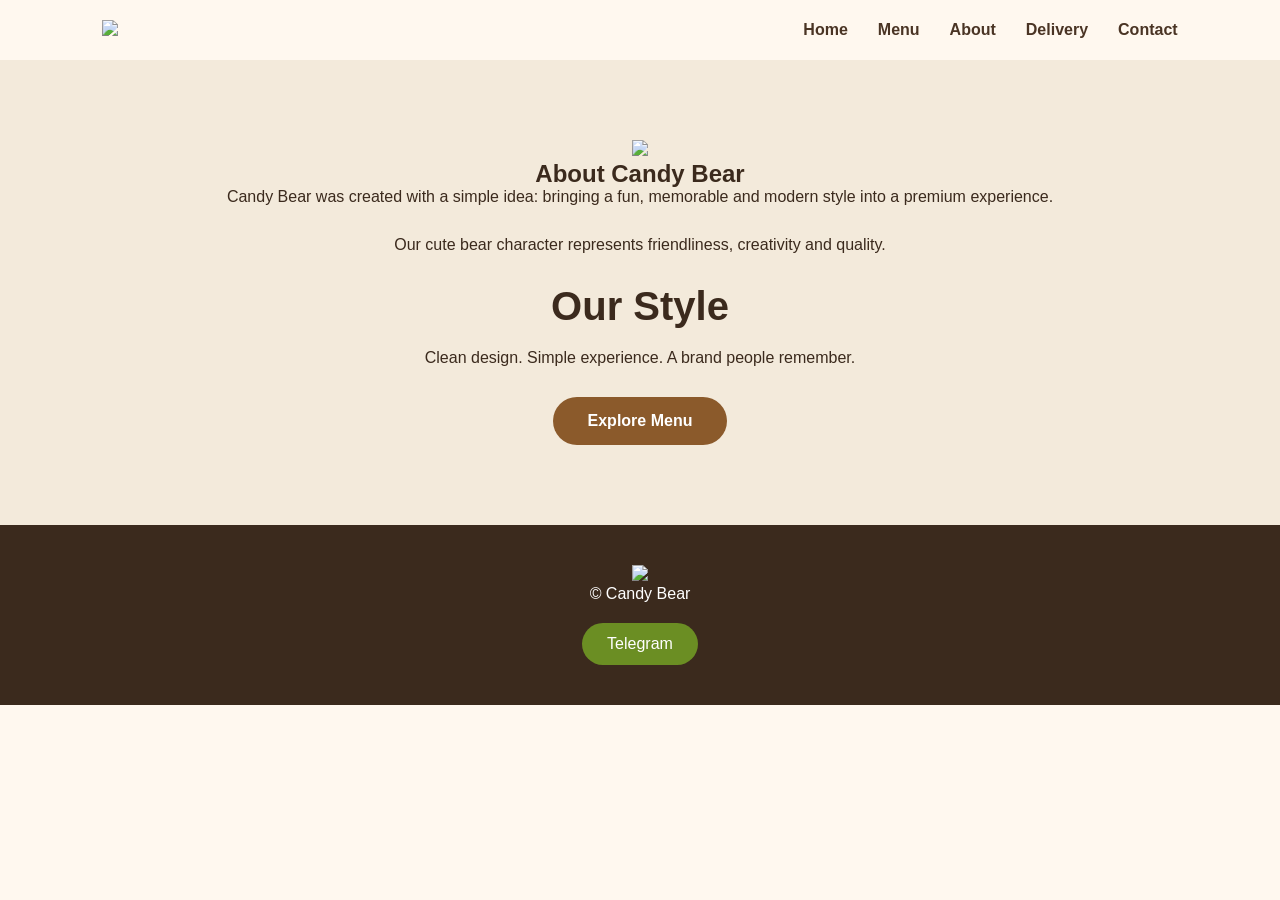
==== about.html @ 4209f575 "about.html done" ====
<!DOCTYPE html>
<html lang="en">

<head>

<meta charset="UTF-8">
<meta name="viewport" content="width=device-width, initial-scale=1.0">

<title>Candy Bear | About</title>

<link rel="stylesheet" href="css/style.css">

</head>


<body>


<header class="header">


<div class="logo">

<img src="images/logo.png">

</div>



<nav>

<a href="index.html">Home</a>
<a href="menu.html">Menu</a>
<a href="about.html">About</a>
<a href="delivery.html">Delivery</a>
<a href="contact.html">Contact</a>

</nav>


<div class="menu-btn">
☰
</div>


</header>






<section class="about-preview">


<img src="images/logo.png" 
style="width:150px;">



<h1>
About Candy Bear
</h1>



<p>

Candy Bear was created with a simple idea:

bringing a fun, memorable and modern style
into a premium experience.

</p>



<p>

Our cute bear character represents
friendliness, creativity and quality.

</p>




<h2>
Our Style
</h2>



<p>

Clean design.
Simple experience.
A brand people remember.

</p>



<a href="menu.html" class="button">

Explore Menu

</a>


</section>





<footer>


<div class="footer-logo">

<img src="images/logo.png">

</div>


<p>
© Candy Bear
</p>


<a class="telegram" href="#">
Telegram
</a>


</footer>




<script src="js/script.js"></script>


</body>

</html>
---- css/style.css ----
* {
margin:0;
padding:0;
box-sizing:border-box;
font-family:'Arial', sans-serif;
}


body {

background:#fff8ef;
color:#3b2a1d;
}


/* HEADER */

.header {

width:100%;
display:flex;
justify-content:space-between;
align-items:center;
padding:20px 8%;

background:#fff8ef;

}


.logo img {

width:90px;

}



nav {

display:flex;
gap:30px;

}


nav a {

text-decoration:none;
color:#4a3424;
font-weight:600;

}



nav a:hover {

color:#6b8e23;

}


.menu-btn {

display:none;
font-size:28px;

}





/* HERO */


.hero {

min-height:80vh;
display:flex;
align-items:center;
justify-content:space-between;

padding:60px 8%;

}


.hero-text {

max-width:500px;

}



.hero-text h1 {

font-size:70px;
color:#8b5a2b;

margin-bottom:20px;

}



.hero-text h2 {

font-size:38px;
line-height:1.2;

margin-bottom:20px;

}



.hero-text p {

font-size:18px;
line-height:1.6;

margin-bottom:35px;

}




.button {

display:inline-block;

padding:15px 35px;

background:#8b5a2b;

color:white;

border-radius:40px;

text-decoration:none;

font-weight:bold;

transition:.3s;

}



.button:hover {

background:#6b8e23;

}




.hero-image img {

width:430px;

}





/* FEATURES */


.features {

display:flex;

gap:25px;

padding:50px 8%;

}



.feature-card {

flex:1;

background:white;

padding:35px;

border-radius:30px;

text-align:center;

box-shadow:0 10px 30px rgba(0,0,0,.05);

}



.icon {

font-size:40px;

margin-bottom:15px;

}



.feature-card h3 {

margin-bottom:10px;

}





/* COLLECTION */


.collection {

padding:70px 8%;

text-align:center;

}



.collection h2 {

font-size:40px;

margin-bottom:15px;

}



.products {

display:flex;

gap:25px;

margin-top:40px;

}



.product-card {

background:white;

padding:25px;

border-radius:30px;

flex:1;

box-shadow:0 10px 25px rgba(0,0,0,.08);

}



.product-card img {

width:100%;

border-radius:20px;

}



.product-card h3 {

margin:20px 0;

}



.product-card a {

text-decoration:none;

color:#6b8e23;

font-weight:bold;

}





/* ABOUT PREVIEW */


.about-preview {

padding:80px 10%;

text-align:center;

background:#f3eadb;

}



.about-preview h2 {

font-size:40px;

margin-bottom:20px;

}



.about-preview p {

margin-bottom:30px;

}




/* FOOTER */


footer {

text-align:center;

padding:40px;

background:#3b2a1d;

color:white;

}



.footer-logo img {

width:80px;

}



.telegram {

display:inline-block;

margin-top:20px;

color:white;

text-decoration:none;

background:#6b8e23;

padding:12px 25px;

border-radius:30px;

}




/* MOBILE */


@media(max-width:768px){


.header {

padding:20px 5%;

}


nav {

display:none;

}


.menu-btn {

display:block;

}


.hero {

flex-direction:column;

text-align:center;

}


.hero-text h1 {

font-size:50px;

}


.hero-text h2 {

font-size:28px;

}


.hero-image img {

width:280px;

margin-top:40px;

}



.features {

flex-direction:column;

}



.products {

flex-direction:column;

}



.collection h2 {

font-size:32px;

}


}
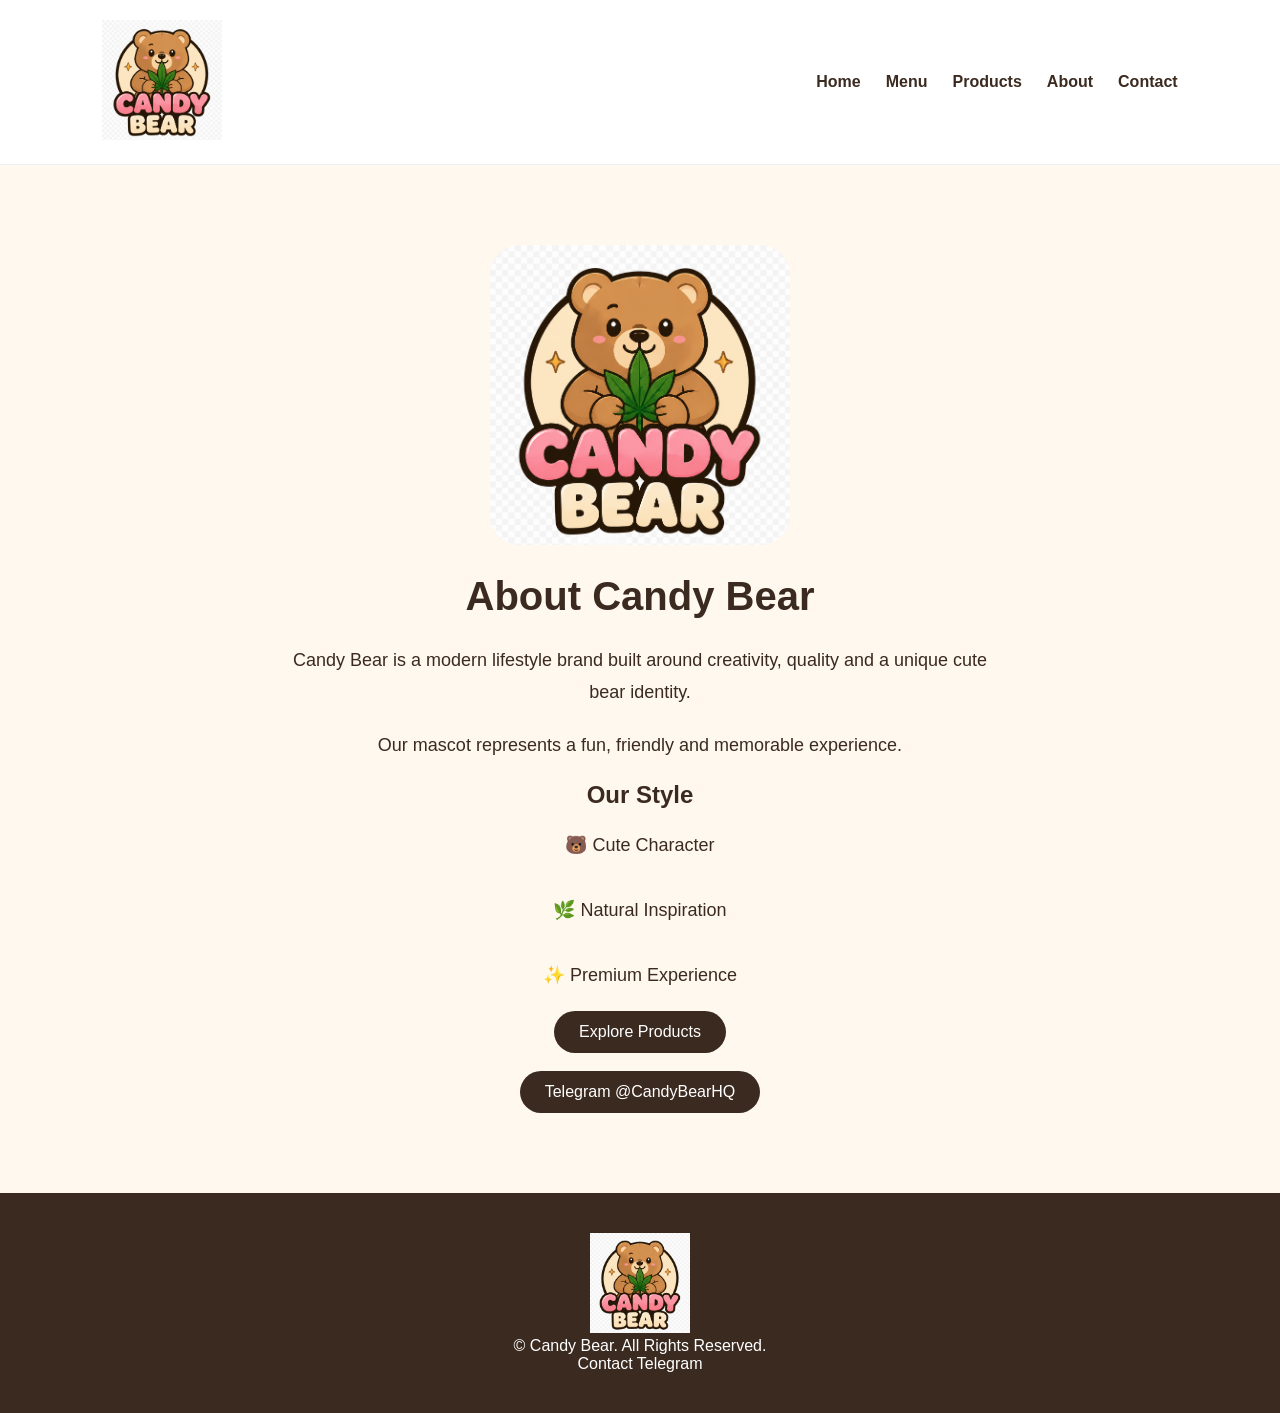
==== commit 0fb99629: "Update about.html" ====
--- a/about.html
+++ b/about.html
@@ -21,7 +21,7 @@
 
 <div class="logo">
 
-<img src="images/logo.png">
+<img src="images/logo.png" alt="Candy Bear">
 
 </div>
 
@@ -31,15 +31,18 @@
 
 <a href="index.html">Home</a>
 <a href="menu.html">Menu</a>
+<a href="products.html">Products</a>
 <a href="about.html">About</a>
-<a href="delivery.html">Delivery</a>
 <a href="contact.html">Contact</a>
 
 </nav>
 
 
+
 <div class="menu-btn">
+
 ☰
+
 </div>
 
 
@@ -50,26 +53,28 @@
 
 
 
+
 <section class="about-preview">
 
 
-<img src="images/logo.png" 
-style="width:150px;">
+<img src="images/logo.png" alt="Candy Bear Logo">
 
 
 
 <h1>
+
 About Candy Bear
+
 </h1>
+
 
 
 
 <p>
 
-Candy Bear was created with a simple idea:
-
-bringing a fun, memorable and modern style
-into a premium experience.
+Candy Bear is a modern lifestyle brand
+built around creativity, quality and a unique
+cute bear identity.
 
 </p>
 
@@ -77,38 +82,64 @@
 
 <p>
 
-Our cute bear character represents
-friendliness, creativity and quality.
+Our mascot represents a fun,
+friendly and memorable experience.
 
 </p>
 
 
 
 
+
 <h2>
+
 Our Style
+
 </h2>
 
 
 
 <p>
 
-Clean design.
-Simple experience.
-A brand people remember.
+🐻 Cute Character
+
+<br><br>
+
+🌿 Natural Inspiration
+
+<br><br>
+
+✨ Premium Experience
 
 </p>
 
 
 
-<a href="menu.html" class="button">
 
-Explore Menu
+
+<a href="products.html" class="button">
+
+Explore Products
 
 </a>
 
 
+
+<br><br>
+
+
+
+<a href="https://t.me/CandyBearHQ" class="button">
+
+Telegram @CandyBearHQ
+
+</a>
+
+
+
 </section>
+
+
 
 
 
@@ -124,17 +155,26 @@
 </div>
 
 
+
 <p>
-© Candy Bear
+
+© Candy Bear. All Rights Reserved.
+
 </p>
 
 
-<a class="telegram" href="#">
-Telegram
+
+
+<a href="https://t.me/CandyBearHQ" class="telegram">
+
+Contact Telegram
+
 </a>
 
 
 </footer>
+
+
 
 
 
--- a/css/style.css
+++ b/css/style.css
@@ -1,34 +1,283 @@
-* {
+*{
 margin:0;
 padding:0;
 box-sizing:border-box;
-font-family:'Arial', sans-serif;
-}
-
-
-body {
+font-family:Arial, sans-serif;
+}
+
+
+body{
 
 background:#fff8ef;
-color:#3b2a1d;
-}
-
-
-/* HEADER */
-
-.header {
-
-width:100%;
+color:#3b2a20;
+
+}
+
+
+
+
+.header{
+
 display:flex;
 justify-content:space-between;
 align-items:center;
+
 padding:20px 8%;
 
-background:#fff8ef;
-
-}
-
-
-.logo img {
+background:#fff;
+
+border-bottom:1px solid #eee;
+
+}
+
+
+
+.logo img{
+
+width:120px;
+
+}
+
+
+
+
+nav{
+
+display:flex;
+gap:25px;
+
+}
+
+
+nav a{
+
+text-decoration:none;
+color:#3b2a20;
+font-weight:bold;
+
+}
+
+
+
+.menu-btn{
+
+display:none;
+
+}
+
+
+
+
+.collection{
+
+padding:60px 8%;
+
+text-align:center;
+
+}
+
+
+
+.collection h1{
+
+font-size:42px;
+margin-bottom:15px;
+
+}
+
+
+
+.collection p{
+
+font-size:18px;
+margin-bottom:40px;
+
+}
+
+
+
+
+.products{
+
+display:grid;
+
+grid-template-columns:repeat(3,1fr);
+
+gap:30px;
+
+}
+
+
+
+
+
+.product-card{
+
+background:white;
+
+border-radius:25px;
+
+padding:20px;
+
+box-shadow:0 10px 30px rgba(0,0,0,0.08);
+
+transition:.3s;
+
+}
+
+
+
+.product-card:hover{
+
+transform:translateY(-8px);
+
+}
+
+
+
+
+.product-card img{
+
+width:100%;
+
+border-radius:20px;
+
+}
+
+
+
+.product-card h3{
+
+font-size:24px;
+
+margin:15px 0 10px;
+
+}
+
+
+
+.product-card p{
+
+color:#777;
+
+margin-bottom:20px;
+
+}
+
+
+
+
+.product-card a,
+.button{
+
+display:inline-block;
+
+background:#3b2a20;
+
+color:white;
+
+padding:12px 25px;
+
+border-radius:30px;
+
+text-decoration:none;
+
+}
+
+
+
+
+
+.about-preview{
+
+padding:80px 10%;
+
+text-align:center;
+
+}
+
+
+
+.about-preview img{
+
+max-width:300px;
+
+border-radius:30px;
+
+}
+
+
+
+.about-preview h1{
+
+font-size:40px;
+
+margin:25px 0;
+
+}
+
+
+
+.about-preview p{
+
+font-size:18px;
+
+line-height:1.8;
+
+margin:20px auto;
+
+max-width:700px;
+
+}
+
+
+
+
+
+footer{
+
+background:#3b2a20;
+
+color:white;
+
+text-align:center;
+
+padding:40px;
+
+}
+
+
+
+.footer-logo img{
+
+width:100px;
+
+}
+
+
+
+.telegram{
+
+color:white;
+
+text-decoration:none;
+
+}
+
+
+
+
+@media(max-width:768px){
+
+
+.header{
+
+padding:15px 5%;
+
+}
+
+
+.logo img{
 
 width:90px;
 
@@ -36,437 +285,67 @@
 
 
 
-nav {
-
-display:flex;
-gap:30px;
-
-}
-
-
-nav a {
-
-text-decoration:none;
-color:#4a3424;
-font-weight:600;
-
-}
-
-
-
-nav a:hover {
-
-color:#6b8e23;
-
-}
-
-
-.menu-btn {
+nav{
 
 display:none;
-font-size:28px;
-
-}
-
-
-
-
-
-/* HERO */
-
-
-.hero {
-
-min-height:80vh;
-display:flex;
-align-items:center;
-justify-content:space-between;
-
-padding:60px 8%;
-
-}
-
-
-.hero-text {
-
-max-width:500px;
-
-}
-
-
-
-.hero-text h1 {
-
-font-size:70px;
-color:#8b5a2b;
-
-margin-bottom:20px;
-
-}
-
-
-
-.hero-text h2 {
-
-font-size:38px;
-line-height:1.2;
-
-margin-bottom:20px;
-
-}
-
-
-
-.hero-text p {
+
+}
+
+
+
+.menu-btn{
+
+display:block;
+
+font-size:30px;
+
+}
+
+
+
+
+.products{
+
+grid-template-columns:repeat(2,1fr);
+
+gap:15px;
+
+}
+
+
+
+.product-card{
+
+padding:12px;
+
+border-radius:18px;
+
+}
+
+
+
+.product-card h3{
 
 font-size:18px;
-line-height:1.6;
-
-margin-bottom:35px;
-
-}
-
-
-
-
-.button {
-
-display:inline-block;
-
-padding:15px 35px;
-
-background:#8b5a2b;
-
-color:white;
-
-border-radius:40px;
-
-text-decoration:none;
-
-font-weight:bold;
-
-transition:.3s;
-
-}
-
-
-
-.button:hover {
-
-background:#6b8e23;
-
-}
-
-
-
-
-.hero-image img {
-
-width:430px;
-
-}
-
-
-
-
-
-/* FEATURES */
-
-
-.features {
-
-display:flex;
-
-gap:25px;
-
-padding:50px 8%;
-
-}
-
-
-
-.feature-card {
-
-flex:1;
-
-background:white;
-
-padding:35px;
-
-border-radius:30px;
-
-text-align:center;
-
-box-shadow:0 10px 30px rgba(0,0,0,.05);
-
-}
-
-
-
-.icon {
-
-font-size:40px;
-
-margin-bottom:15px;
-
-}
-
-
-
-.feature-card h3 {
-
-margin-bottom:10px;
-
-}
-
-
-
-
-
-/* COLLECTION */
-
-
-.collection {
-
-padding:70px 8%;
-
-text-align:center;
-
-}
-
-
-
-.collection h2 {
-
-font-size:40px;
-
-margin-bottom:15px;
-
-}
-
-
-
-.products {
-
-display:flex;
-
-gap:25px;
-
-margin-top:40px;
-
-}
-
-
-
-.product-card {
-
-background:white;
-
-padding:25px;
-
-border-radius:30px;
-
-flex:1;
-
-box-shadow:0 10px 25px rgba(0,0,0,.08);
-
-}
-
-
-
-.product-card img {
-
-width:100%;
-
-border-radius:20px;
-
-}
-
-
-
-.product-card h3 {
-
-margin:20px 0;
-
-}
-
-
-
-.product-card a {
-
-text-decoration:none;
-
-color:#6b8e23;
-
-font-weight:bold;
-
-}
-
-
-
-
-
-/* ABOUT PREVIEW */
-
-
-.about-preview {
-
-padding:80px 10%;
-
-text-align:center;
-
-background:#f3eadb;
-
-}
-
-
-
-.about-preview h2 {
-
-font-size:40px;
-
-margin-bottom:20px;
-
-}
-
-
-
-.about-preview p {
-
-margin-bottom:30px;
-
-}
-
-
-
-
-/* FOOTER */
-
-
-footer {
-
-text-align:center;
-
-padding:40px;
-
-background:#3b2a1d;
-
-color:white;
-
-}
-
-
-
-.footer-logo img {
-
-width:80px;
-
-}
-
-
-
-.telegram {
-
-display:inline-block;
-
-margin-top:20px;
-
-color:white;
-
-text-decoration:none;
-
-background:#6b8e23;
-
-padding:12px 25px;
-
-border-radius:30px;
-
-}
-
-
-
-
-/* MOBILE */
-
-
-@media(max-width:768px){
-
-
-.header {
-
-padding:20px 5%;
-
-}
-
-
-nav {
-
-display:none;
-
-}
-
-
-.menu-btn {
-
-display:block;
-
-}
-
-
-.hero {
-
-flex-direction:column;
-
-text-align:center;
-
-}
-
-
-.hero-text h1 {
-
-font-size:50px;
-
-}
-
-
-.hero-text h2 {
-
-font-size:28px;
-
-}
-
-
-.hero-image img {
-
-width:280px;
-
-margin-top:40px;
-
-}
-
-
-
-.features {
-
-flex-direction:column;
-
-}
-
-
-
-.products {
-
-flex-direction:column;
-
-}
-
-
-
-.collection h2 {
-
-font-size:32px;
-
-}
-
-
-}
+
+}
+
+
+
+.collection{
+
+padding:40px 5%;
+
+}
+
+
+
+.collection h1{
+
+font-size:30px;
+
+}
+
+
+
+}
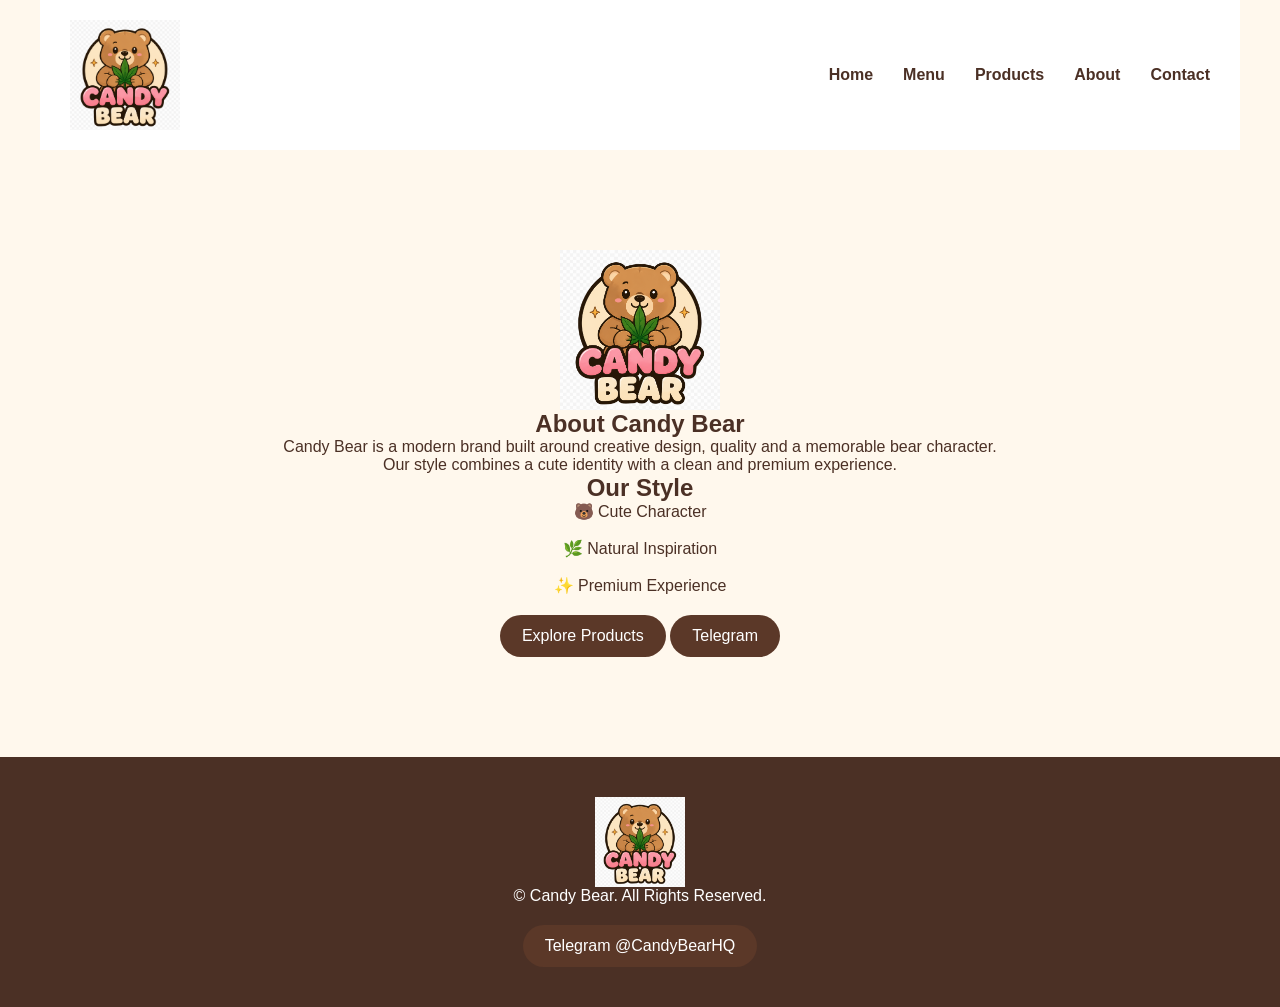
==== commit 449f646a: "about final done" ====
--- a/about.html
+++ b/about.html
@@ -39,7 +39,7 @@
 
 
 
-<div class="menu-btn">
+<div class="menu-btn" onclick="openMenu()">
 
 ☰
 
@@ -52,38 +52,64 @@
 
 
 
+<div class="mobile-menu" id="mobileMenu">
+
+
+<a href="index.html">Home</a>
+
+<a href="menu.html">Menu</a>
+
+<a href="products.html">Products</a>
+
+<a href="about.html">About</a>
+
+<a href="delivery.html">Delivery</a>
+
+<a href="contact.html">Contact</a>
+
+
+<a href="https://t.me/CandyBearHQ" class="telegram">
+
+Telegram
+
+</a>
+
+
+</div>
+
+
+
+
+
 
 
 <section class="about-preview">
 
 
-<img src="images/logo.png" alt="Candy Bear Logo">
+<img src="images/logo.png" alt="Candy Bear">
 
 
 
 <h1>
-
 About Candy Bear
-
 </h1>
 
 
 
-
-<p>
-
-Candy Bear is a modern lifestyle brand
-built around creativity, quality and a unique
-cute bear identity.
-
-</p>
-
-
-
-<p>
-
-Our mascot represents a fun,
-friendly and memorable experience.
+<p>
+
+Candy Bear is a modern brand built around
+creative design, quality and a memorable
+bear character.
+
+</p>
+
+
+
+<p>
+
+Our style combines a cute identity with
+a clean and premium experience.
 
 </p>
 
@@ -92,9 +118,7 @@
 
 
 <h2>
-
 Our Style
-
 </h2>
 
 
@@ -116,7 +140,6 @@
 
 
 
-
 <a href="products.html" class="button">
 
 Explore Products
@@ -125,60 +148,52 @@
 
 
 
-<br><br>
-
-
 
 <a href="https://t.me/CandyBearHQ" class="button">
 
+Telegram
+
+</a>
+
+
+
+</section>
+
+
+
+
+
+
+
+<footer>
+
+
+<div class="footer-logo">
+
+<img src="images/logo.png">
+
+</div>
+
+
+<p>
+© Candy Bear. All Rights Reserved.
+</p>
+
+
+
+<a href="https://t.me/CandyBearHQ" class="telegram">
+
 Telegram @CandyBearHQ
 
 </a>
 
 
-
-</section>
-
-
-
-
-
-
-
-<footer>
-
-
-<div class="footer-logo">
-
-<img src="images/logo.png">
-
-</div>
-
-
-
-<p>
-
-© Candy Bear. All Rights Reserved.
-
-</p>
-
-
-
-
-<a href="https://t.me/CandyBearHQ" class="telegram">
-
-Contact Telegram
-
-</a>
-
-
 </footer>
 
 
 
 
 
-
 <script src="js/script.js"></script>
 
 
--- a/css/style.css
+++ b/css/style.css
@@ -1,32 +1,56 @@
 *{
-margin:0;
-padding:0;
-box-sizing:border-box;
-font-family:Arial, sans-serif;
+    margin:0;
+    padding:0;
+    box-sizing:border-box;
 }
 
 
 body{
 
-background:#fff8ef;
-color:#3b2a20;
-
-}
-
-
+    font-family:Arial, Helvetica, sans-serif;
+    background:#fff8ed;
+    color:#4b3025;
+
+}
+
+
+
+img{
+
+    max-width:100%;
+    display:block;
+
+}
+
+
+a{
+
+    text-decoration:none;
+
+}
+
+
+
+
+/* HEADER */
 
 
 .header{
 
-display:flex;
-justify-content:space-between;
-align-items:center;
-
-padding:20px 8%;
-
-background:#fff;
-
-border-bottom:1px solid #eee;
+    width:100%;
+    max-width:1200px;
+
+    margin:auto;
+
+    display:flex;
+
+    justify-content:space-between;
+
+    align-items:center;
+
+    padding:20px 30px;
+
+    background:white;
 
 }
 
@@ -34,26 +58,27 @@
 
 .logo img{
 
-width:120px;
-
-}
-
+    width:110px;
+
+}
 
 
 
 nav{
 
-display:flex;
-gap:25px;
-
-}
+    display:flex;
+
+    gap:30px;
+
+}
+
 
 
 nav a{
 
-text-decoration:none;
-color:#3b2a20;
-font-weight:bold;
+    font-weight:bold;
+
+    color:#4b3025;
 
 }
 
@@ -61,86 +86,275 @@
 
 .menu-btn{
 
-display:none;
-
-}
-
-
+    display:none;
+
+    font-size:30px;
+
+    cursor:pointer;
+
+}
+
+
+
+
+/* MOBILE MENU */
+
+
+.mobile-menu{
+
+    position:fixed;
+
+    top:0;
+
+    right:-320px;
+
+    width:280px;
+
+    height:100vh;
+
+    background:#fff8ed;
+
+    padding:80px 30px;
+
+    z-index:999;
+
+    box-shadow:-5px 0 20px rgba(0,0,0,.15);
+
+    transition:.3s ease;
+
+}
+
+
+
+.mobile-menu.active{
+
+    right:0;
+
+}
+
+
+
+.mobile-menu a{
+
+    display:block;
+
+    margin-bottom:25px;
+
+    font-size:20px;
+
+    font-weight:bold;
+
+    color:#4b3025;
+
+}
+
+
+
+
+
+/* BUTTON */
+
+
+.button,
+.product-card a,
+.telegram{
+
+    display:inline-block;
+
+    background:#5b3828;
+
+    color:white;
+
+    padding:12px 22px;
+
+    border-radius:30px;
+
+    margin-top:20px;
+
+}
+
+
+
+
+
+/* HERO */
+
+
+.hero{
+
+    max-width:1200px;
+
+    margin:40px auto;
+
+    padding:0 30px;
+
+    display:flex;
+
+    align-items:center;
+
+    justify-content:space-between;
+
+    gap:40px;
+
+}
+
+
+
+.hero-text{
+
+    flex:1;
+
+}
+
+
+
+.hero-text h1{
+
+    font-size:52px;
+
+}
+
+
+
+.hero-text h2{
+
+    font-size:32px;
+
+    margin:15px 0;
+
+}
+
+
+
+.hero-text p{
+
+    font-size:18px;
+
+    line-height:1.6;
+
+}
+
+
+
+.hero-image{
+
+    flex:1;
+
+}
+
+
+
+.hero-image img{
+
+    border-radius:30px;
+
+}
+
+
+
+
+
+/* FEATURES */
+
+
+.features{
+
+    max-width:1200px;
+
+    margin:60px auto;
+
+    padding:0 30px;
+
+    display:grid;
+
+    grid-template-columns:repeat(3,1fr);
+
+    gap:25px;
+
+}
+
+
+
+.feature-card{
+
+    background:white;
+
+    padding:30px;
+
+    border-radius:25px;
+
+    text-align:center;
+
+}
+
+
+
+.icon{
+
+    font-size:40px;
+
+}
+
+
+
+
+/* PRODUCTS */
 
 
 .collection{
 
-padding:60px 8%;
-
-text-align:center;
-
-}
-
-
-
-.collection h1{
-
-font-size:42px;
-margin-bottom:15px;
-
-}
-
-
-
-.collection p{
-
-font-size:18px;
-margin-bottom:40px;
-
-}
-
+    max-width:1200px;
+
+    margin:60px auto;
+
+    padding:0 30px;
+
+    text-align:center;
+
+}
+
+
+
+.collection h1,
+.collection h2{
+
+    font-size:38px;
+
+}
 
 
 
 .products{
 
-display:grid;
-
-grid-template-columns:repeat(3,1fr);
-
-gap:30px;
-
-}
-
-
+    margin-top:40px;
+
+    display:grid;
+
+    grid-template-columns:repeat(3,1fr);
+
+    gap:30px;
+
+}
 
 
 
 .product-card{
 
-background:white;
-
-border-radius:25px;
-
-padding:20px;
-
-box-shadow:0 10px 30px rgba(0,0,0,0.08);
-
-transition:.3s;
-
-}
-
-
-
-.product-card:hover{
-
-transform:translateY(-8px);
-
-}
-
+    background:white;
+
+    padding:15px;
+
+    border-radius:25px;
+
+}
 
 
 
 .product-card img{
 
-width:100%;
-
-border-radius:20px;
+    width:100%;
+
+    border-radius:20px;
 
 }
 
@@ -148,51 +362,28 @@
 
 .product-card h3{
 
-font-size:24px;
-
-margin:15px 0 10px;
-
-}
-
-
-
-.product-card p{
-
-color:#777;
-
-margin-bottom:20px;
-
-}
-
-
-
-
-.product-card a,
-.button{
-
-display:inline-block;
-
-background:#3b2a20;
-
-color:white;
-
-padding:12px 25px;
-
-border-radius:30px;
-
-text-decoration:none;
-
-}
-
-
-
+    margin-top:15px;
+
+    font-size:22px;
+
+}
+
+
+
+
+
+/* ABOUT */
 
 
 .about-preview{
 
-padding:80px 10%;
-
-text-align:center;
+    max-width:900px;
+
+    margin:60px auto;
+
+    padding:40px 30px;
+
+    text-align:center;
 
 }
 
@@ -200,49 +391,28 @@
 
 .about-preview img{
 
-max-width:300px;
-
-border-radius:30px;
-
-}
-
-
-
-.about-preview h1{
-
-font-size:40px;
-
-margin:25px 0;
-
-}
-
-
-
-.about-preview p{
-
-font-size:18px;
-
-line-height:1.8;
-
-margin:20px auto;
-
-max-width:700px;
-
-}
-
-
-
+    width:160px;
+
+    margin:auto;
+
+}
+
+
+
+
+
+/* FOOTER */
 
 
 footer{
 
-background:#3b2a20;
-
-color:white;
-
-text-align:center;
-
-padding:40px;
+    background:#4b3025;
+
+    color:white;
+
+    text-align:center;
+
+    padding:40px;
 
 }
 
@@ -250,36 +420,34 @@
 
 .footer-logo img{
 
-width:100px;
-
-}
-
-
-
-.telegram{
-
-color:white;
-
-text-decoration:none;
-
-}
-
-
+    width:90px;
+
+    margin:auto;
+
+}
+
+
+
+
+
+/* MOBILE */
 
 
 @media(max-width:768px){
 
 
+
 .header{
 
-padding:15px 5%;
-
-}
+    padding:15px 20px;
+
+}
+
 
 
 .logo img{
 
-width:90px;
+    width:80px;
 
 }
 
@@ -287,7 +455,7 @@
 
 nav{
 
-display:none;
+    display:none;
 
 }
 
@@ -295,20 +463,55 @@
 
 .menu-btn{
 
-display:block;
-
-font-size:30px;
-
-}
-
+    display:block;
+
+}
+
+
+
+.hero{
+
+    flex-direction:column;
+
+    text-align:center;
+
+    padding:0 15px;
+
+}
+
+
+
+.hero-text h1{
+
+    font-size:38px;
+
+}
+
+
+
+.hero-text h2{
+
+    font-size:25px;
+
+}
+
+
+
+.features{
+
+    grid-template-columns:1fr;
+
+    padding:0 15px;
+
+}
 
 
 
 .products{
 
-grid-template-columns:repeat(2,1fr);
-
-gap:15px;
+    grid-template-columns:repeat(2,1fr);
+
+    gap:15px;
 
 }
 
@@ -316,9 +519,7 @@
 
 .product-card{
 
-padding:12px;
-
-border-radius:18px;
+    padding:10px;
 
 }
 
@@ -326,7 +527,7 @@
 
 .product-card h3{
 
-font-size:18px;
+    font-size:17px;
 
 }
 
@@ -334,18 +535,18 @@
 
 .collection{
 
-padding:40px 5%;
-
-}
-
-
-
-.collection h1{
-
-font-size:30px;
-
-}
-
-
-
-}
+    padding:0 15px;
+
+}
+
+
+
+.collection h1,
+.collection h2{
+
+    font-size:28px;
+
+}
+
+
+}
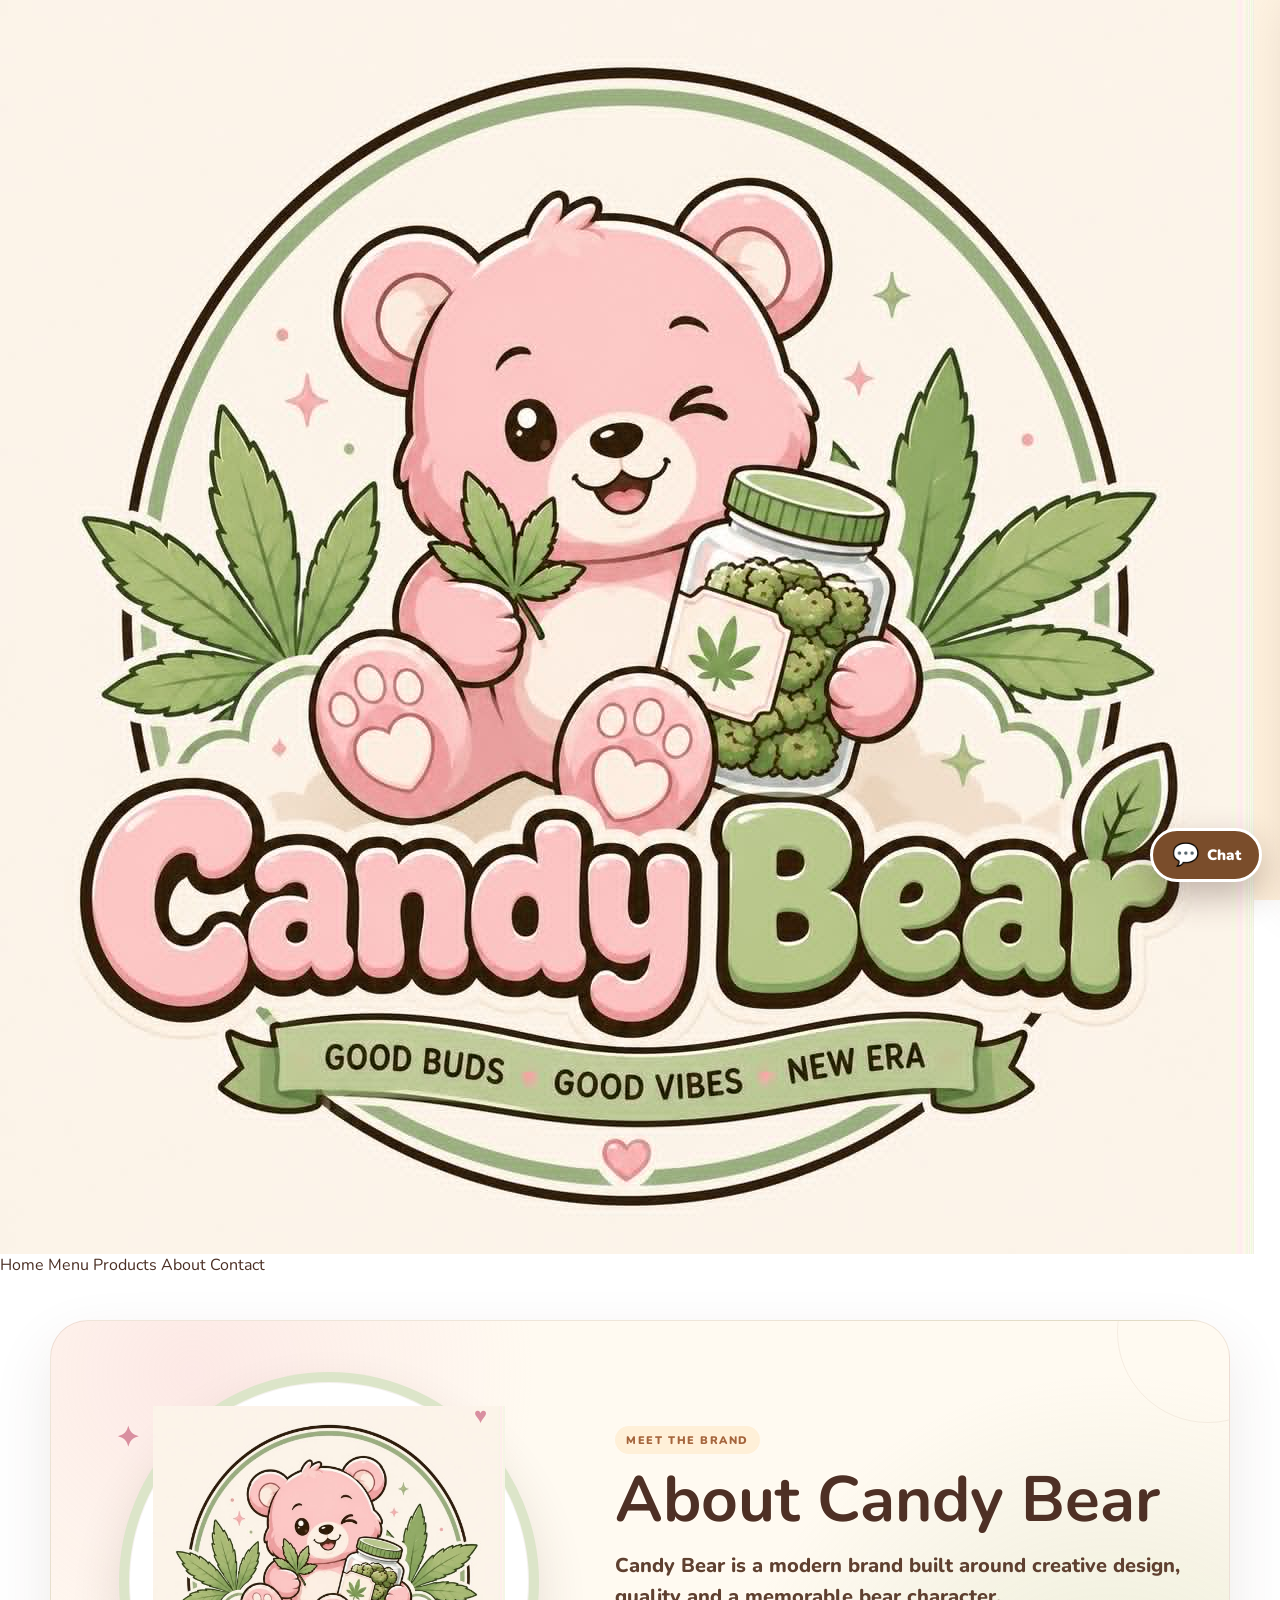
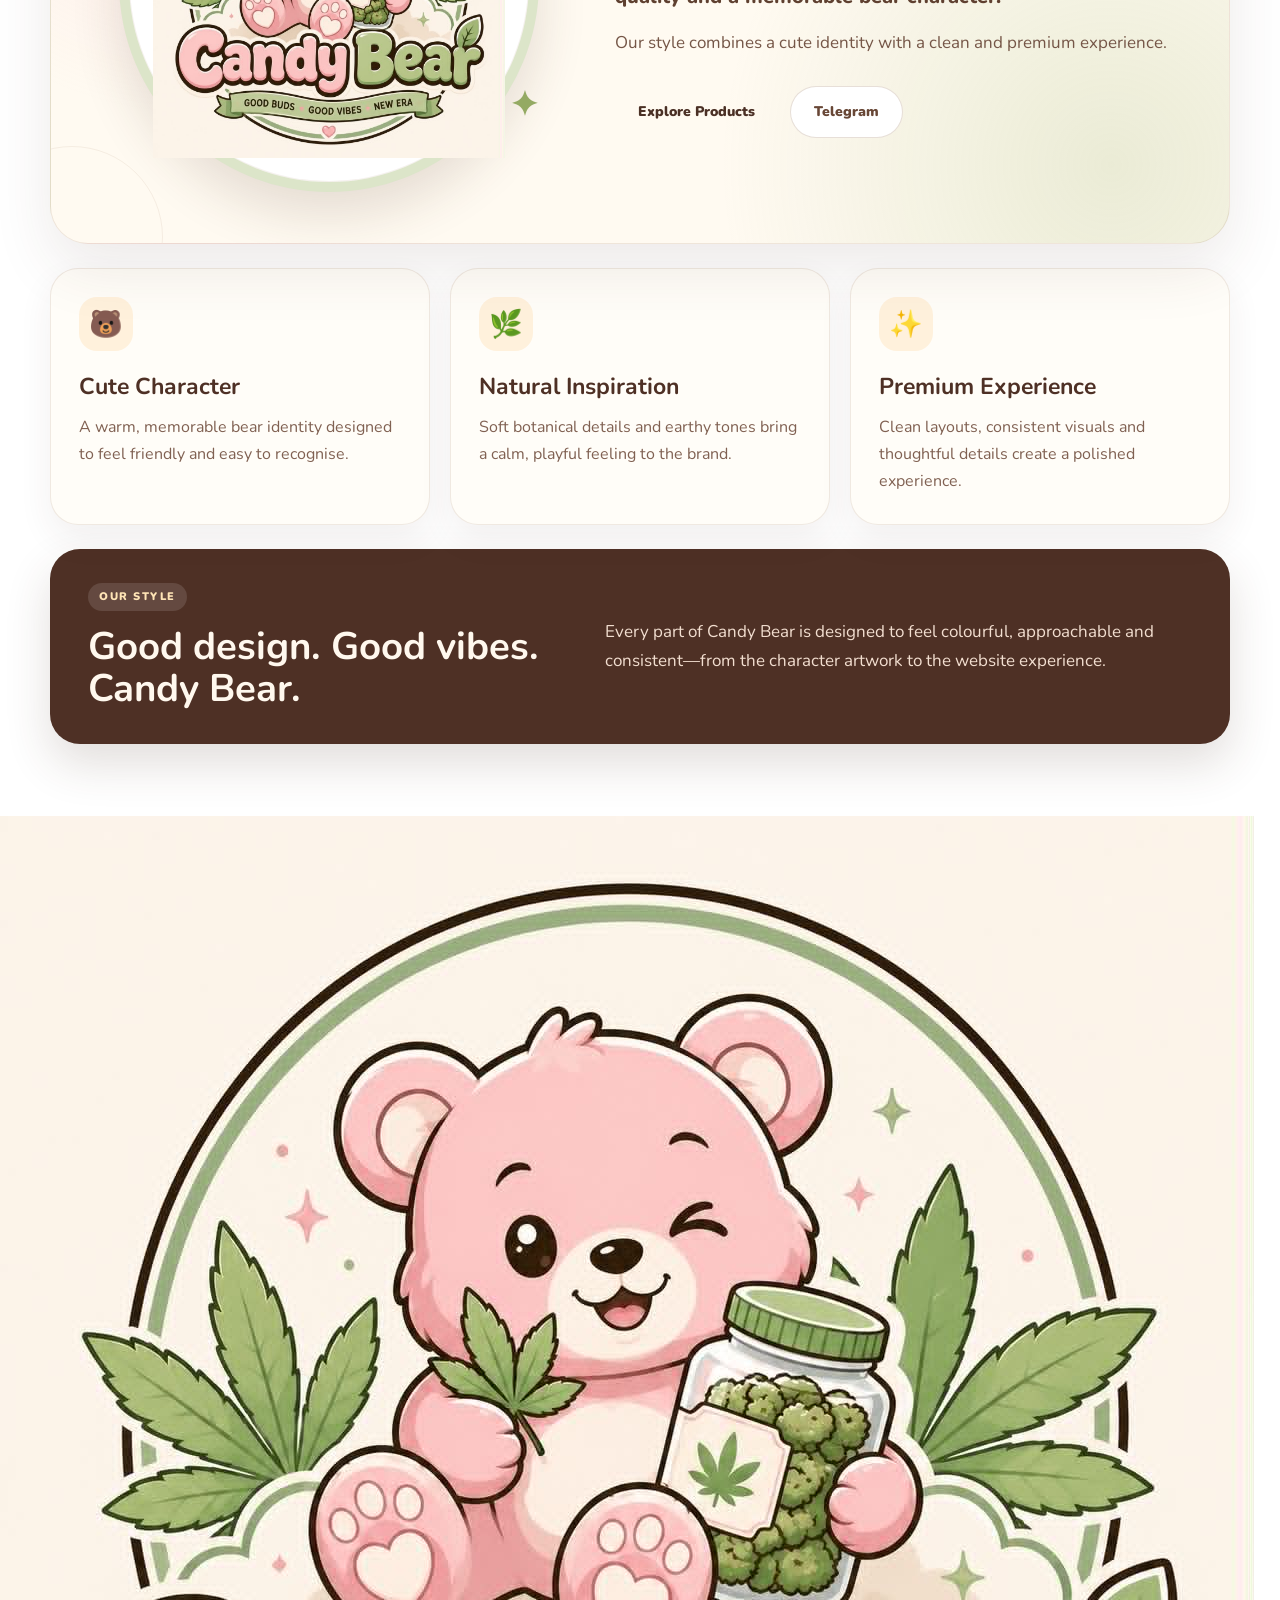
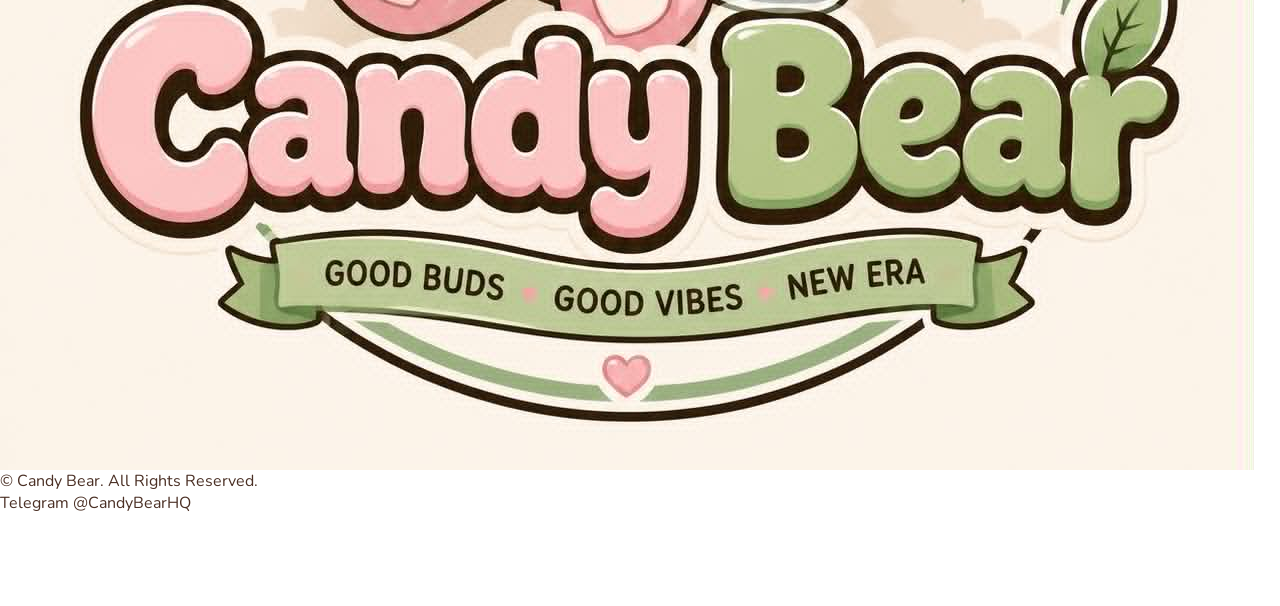
==== commit b47b0d8c: "Add files via upload" ====
--- a/about.html
+++ b/about.html
@@ -1,202 +1,114 @@
 <!DOCTYPE html>
+
 <html lang="en">
-
 <head>
-
-<meta charset="UTF-8">
-<meta name="viewport" content="width=device-width, initial-scale=1.0">
-
+<meta charset="utf-8"/>
+<meta content="width=device-width, initial-scale=1.0" name="viewport"/>
 <title>Candy Bear | About</title>
-
-<link rel="stylesheet" href="css/style.css">
-
-</head>
-
-
+<link href="css/style.css?v=about-upgrade-2" rel="stylesheet"/>
+<link href="css/about-upgrade.css?v=2" rel="stylesheet"/></head>
 <body>
-
-
 <header class="header">
-
-
 <div class="logo">
-
-<img src="images/logo.png" alt="Candy Bear">
-
+<img alt="Candy Bear" src="images/logo.png"/>
 </div>
-
-
-
 <nav>
-
 <a href="index.html">Home</a>
 <a href="menu.html">Menu</a>
 <a href="products.html">Products</a>
 <a href="about.html">About</a>
 <a href="contact.html">Contact</a>
-
 </nav>
-
-
-
 <div class="menu-btn" onclick="openMenu()">
 
 ☰
 
 </div>
-
-
 </header>
-
-
-
-
-
 <div class="mobile-menu" id="mobileMenu">
-
-
 <a href="index.html">Home</a>
-
 <a href="menu.html">Menu</a>
-
 <a href="products.html">Products</a>
-
 <a href="about.html">About</a>
-
 <a href="delivery.html">Delivery</a>
-
 <a href="contact.html">Contact</a>
-
-
-<a href="https://t.me/CandyBearHQ" class="telegram">
+<a class="telegram" href="https://t.me/CandyBearHQ">
 
 Telegram
 
 </a>
-
-
 </div>
-
-
-
-
-
-
-
-<section class="about-preview">
-
-
-<img src="images/logo.png" alt="Candy Bear">
-
-
-
-<h1>
-About Candy Bear
-</h1>
-
-
-
+<section class="about-page">
+<div class="about-hero">
+<div class="about-hero-art">
+<div class="about-logo-frame">
+<img alt="Candy Bear" src="images/logo.png"/>
+</div>
+<span class="about-spark spark-one">✦</span>
+<span class="about-spark spark-two">✦</span>
+<span class="about-spark spark-three">♥</span>
+</div>
+<div class="about-hero-copy">
+<span class="about-kicker">MEET THE BRAND</span>
+<h1>About Candy Bear</h1>
+<p class="about-lead">
+        Candy Bear is a modern brand built around creative design,
+        quality and a memorable bear character.
+      </p>
 <p>
-
-Candy Bear is a modern brand built around
-creative design, quality and a memorable
-bear character.
-
-</p>
-
-
-
+        Our style combines a cute identity with a clean and premium
+        experience.
+      </p>
+<div class="about-actions">
+<a class="button about-primary" href="products.html">Explore Products</a>
+<a class="button about-secondary" href="https://t.me/CandyBearHQ">Telegram</a>
+</div>
+</div>
+</div>
+<div class="about-values">
+<article class="about-value-card">
+<div class="about-value-icon">🐻</div>
+<h2>Cute Character</h2>
+<p>A warm, memorable bear identity designed to feel friendly and easy to recognise.</p>
+</article>
+<article class="about-value-card">
+<div class="about-value-icon">🌿</div>
+<h2>Natural Inspiration</h2>
+<p>Soft botanical details and earthy tones bring a calm, playful feeling to the brand.</p>
+</article>
+<article class="about-value-card">
+<div class="about-value-icon">✨</div>
+<h2>Premium Experience</h2>
+<p>Clean layouts, consistent visuals and thoughtful details create a polished experience.</p>
+</article>
+</div>
+<div class="about-story-card">
+<div>
+<span class="about-kicker">OUR STYLE</span>
+<h2>Good design. Good vibes. Candy Bear.</h2>
+</div>
 <p>
-
-Our style combines a cute identity with
-a clean and premium experience.
-
-</p>
-
-
-
-
-
-<h2>
-Our Style
-</h2>
-
-
-
-<p>
-
-🐻 Cute Character
-
-<br><br>
-
-🌿 Natural Inspiration
-
-<br><br>
-
-✨ Premium Experience
-
-</p>
-
-
-
-
-<a href="products.html" class="button">
-
-Explore Products
-
-</a>
-
-
-
-
-<a href="https://t.me/CandyBearHQ" class="button">
-
-Telegram
-
-</a>
-
-
-
+      Every part of Candy Bear is designed to feel colourful, approachable
+      and consistent—from the character artwork to the website experience.
+    </p>
+</div>
 </section>
-
-
-
-
-
-
-
 <footer>
-
-
 <div class="footer-logo">
-
-<img src="images/logo.png">
-
+<img src="images/logo.png"/>
 </div>
-
-
 <p>
 © Candy Bear. All Rights Reserved.
 </p>
-
-
-
-<a href="https://t.me/CandyBearHQ" class="telegram">
+<a class="telegram" href="https://t.me/CandyBearHQ">
 
 Telegram @CandyBearHQ
 
 </a>
-
-
 </footer>
-
-
-
-
-
 <script src="js/script.js"></script>
-
-
-</body>
-
+<a aria-label="Chat on Telegram" class="floating-chat" href="https://t.me/CandyBearHQ" id="floatingChat" rel="noopener" target="_blank">
+<span aria-hidden="true" class="floating-chat-icon">💬</span>
+<span class="floating-chat-label">Chat</span>
+</a></body>
 </html>
--- a/css/style.css
+++ b/css/style.css
@@ -1,552 +1,864 @@
-*{
-    margin:0;
-    padding:0;
-    box-sizing:border-box;
-}
-
-
+@import url('https://fonts.googleapis.com/css2?family=Baloo+2:wght@500;600;700;800&family=Nunito:wght@400;600;700;800&display=swap');
+
+:root{
+  --cream:#fff8ed;
+  --cream-2:#fff0db;
+  --paper:#fffdf8;
+  --brown:#4b3025;
+  --brown-2:#6b4635;
+  --caramel:#c98055;
+  --honey:#efb64d;
+  --pink:#f3a7b5;
+  --green:#9fbe78;
+  --muted:#806554;
+  --line:rgba(75,48,37,.12);
+  --shadow:0 20px 55px rgba(75,48,37,.12);
+  --radius:34px;
+}
+
+*{box-sizing:border-box;margin:0;padding:0}
+html{scroll-behavior:smooth}
 body{
-
-    font-family:Arial, Helvetica, sans-serif;
-    background:#fff8ed;
-    color:#4b3025;
-
-}
-
-
-
-img{
-
-    max-width:100%;
-    display:block;
-
-}
-
-
-a{
-
-    text-decoration:none;
-
-}
-
-
-
-
-/* HEADER */
-
-
-.header{
-
+  min-height:100vh;
+  overflow-x:hidden;
+  color:var(--brown);
+  font-family:"Nunito",sans-serif;
+  background:
+    radial-gradient(circle at 8% 12%,rgba(243,167,181,.2) 0 44px,transparent 45px),
+    radial-gradient(circle at 92% 16%,rgba(239,182,77,.18) 0 52px,transparent 53px),
+    radial-gradient(circle at 10% 84%,rgba(159,190,120,.15) 0 48px,transparent 49px),
+    linear-gradient(135deg,var(--cream),var(--cream-2));
+  background-attachment:fixed;
+}
+img{display:block;max-width:100%}
+a{text-decoration:none;color:inherit}
+button{font:inherit}
+
+.site-header{
+  position:sticky;top:14px;z-index:1000;
+  width:min(1200px,calc(100% - 30px));
+  min-height:86px;margin:14px auto 0;padding:13px 22px;
+  display:flex;align-items:center;justify-content:space-between;gap:24px;
+  border:1px solid rgba(255,255,255,.75);border-radius:30px;
+  background:rgba(255,253,248,.86);
+  backdrop-filter:blur(16px);-webkit-backdrop-filter:blur(16px);
+  box-shadow:0 12px 35px rgba(75,48,37,.10);
+}
+.brand{display:flex;align-items:center;gap:12px}
+.brand img{width:62px;height:62px;object-fit:contain}
+.brand span{display:grid;line-height:1}
+.brand strong{font-family:"Baloo 2",sans-serif;font-size:23px;letter-spacing:.04em}
+.brand small{margin-top:5px;color:var(--caramel);font-size:8px;font-weight:800;letter-spacing:.17em}
+.desktop-nav{display:flex;gap:30px}
+.desktop-nav a{font-size:14px;font-weight:800;color:var(--muted)}
+.desktop-nav a:hover{color:var(--caramel)}
+.header-telegram,.mobile-menu .telegram{
+  padding:11px 18px;border-radius:999px;background:var(--brown);color:#fff;font-size:13px;font-weight:800
+}
+.menu-btn{display:none;border:0;background:transparent;color:var(--brown);font-size:28px;cursor:pointer}
+.mobile-menu{
+  position:fixed;top:0;right:-330px;z-index:1200;width:300px;height:100vh;padding:110px 34px 40px;
+  display:grid;align-content:start;gap:8px;background:var(--paper);box-shadow:-18px 0 50px rgba(75,48,37,.16);
+  transition:right .3s ease;
+}
+.mobile-menu.active{right:0}
+.mobile-menu a{padding:13px 2px;border-bottom:1px solid var(--line);font-size:18px;font-weight:800}
+
+.hero{
+  width:min(1200px,calc(100% - 30px));margin:44px auto 80px;padding:54px;
+  display:grid;grid-template-columns:1fr 1fr;align-items:center;gap:54px;
+  border:1px solid rgba(255,255,255,.8);border-radius:48px;
+  background:linear-gradient(135deg,rgba(255,253,248,.95),rgba(255,226,196,.9));
+  box-shadow:var(--shadow);overflow:hidden;
+}
+.hero-copy h1,.page-hero h1,.section-heading h2,.category-title h2,.brand-story h2,.final-cta h2{
+  font-family:"Baloo 2",sans-serif;line-height:.96
+}
+.hero-copy h1{font-size:clamp(54px,7vw,88px);letter-spacing:-.045em}
+.hero-copy h1 em{color:var(--caramel);font-style:normal}
+.hero-copy>p:not(.eyebrow){max-width:620px;margin-top:22px;color:var(--muted);font-size:18px}
+.eyebrow{margin-bottom:14px;color:var(--caramel);font-size:11px;font-weight:900;letter-spacing:.2em}
+.hero-actions{margin-top:30px;display:flex;flex-wrap:wrap;gap:12px}
+.button{
+  min-height:52px;padding:0 23px;display:inline-flex;align-items:center;justify-content:center;
+  border-radius:999px;font-size:14px;font-weight:900;transition:.25s ease
+}
+.button:hover{transform:translateY(-3px)}
+.button.primary{background:var(--brown);color:#fff;box-shadow:0 12px 25px rgba(75,48,37,.2)}
+.button.secondary{border:1px solid var(--line);background:#fff;color:var(--brown)}
+.hero-visual img{width:100%;border-radius:34px;box-shadow:0 24px 46px rgba(75,48,37,.17)}
+
+.feature-strip{
+  width:min(1200px,calc(100% - 30px));margin:0 auto 90px;
+  display:grid;grid-template-columns:repeat(3,1fr);gap:18px
+}
+.feature-strip article{padding:28px;border-radius:28px;background:rgba(255,255,255,.78);box-shadow:0 12px 30px rgba(75,48,37,.08)}
+.feature-strip span{color:var(--caramel);font-size:11px;font-weight:900}
+.feature-strip h2{margin-top:18px;font-family:"Baloo 2",sans-serif;font-size:25px}
+.feature-strip p{margin-top:5px;color:var(--muted);font-size:14px}
+
+.section-shell,.menu-category-section,.catalog{width:min(1200px,calc(100% - 30px));margin:0 auto;padding:40px 0 90px}
+.section-heading{max-width:760px;margin-bottom:36px}
+.section-heading h2,.category-title h2{font-size:clamp(42px,5vw,66px)}
+.section-heading>p:last-child,.category-title+ p{color:var(--muted)}
+.product-grid,.menu-product-grid{display:grid;grid-template-columns:repeat(3,1fr);gap:22px}
+.product-card,.menu-product,.catalog-card{
+  overflow:hidden;border:1px solid rgba(255,255,255,.75);border-radius:32px;
+  background:rgba(255,255,255,.85);box-shadow:0 16px 38px rgba(75,48,37,.10);
+  transition:transform .3s ease,box-shadow .3s ease
+}
+.product-card:hover,.menu-product:hover,.catalog-card:hover{transform:translateY(-8px);box-shadow:0 26px 55px rgba(75,48,37,.16)}
+.product-card img,.menu-product img{width:100%;aspect-ratio:1/1;object-fit:cover}
+.product-card>div,.menu-product-body{padding:23px}
+.product-card small,.menu-product small,.catalog-card small{color:var(--caramel);font-size:10px;font-weight:900;letter-spacing:.16em}
+.product-card h3,.menu-product h3{margin-top:7px;font-family:"Baloo 2",sans-serif;font-size:30px;line-height:1}
+.product-card p,.menu-product p{margin-top:7px;color:var(--muted);font-size:14px}
+.product-card a,.menu-product a{margin-top:18px;display:inline-flex;color:var(--brown);font-weight:900}
+.menu-product strong{display:block;margin-top:12px;color:var(--brown);font-size:17px}
+.center-action{margin-top:38px;text-align:center}
+
+.brand-story{
+  width:min(1200px,calc(100% - 30px));margin:0 auto 90px;padding:58px;
+  display:grid;grid-template-columns:1fr 300px;align-items:center;gap:60px;
+  border-radius:42px;background:linear-gradient(135deg,#fff,#ffe8cf);box-shadow:var(--shadow)
+}
+.brand-story h2{font-size:clamp(42px,5vw,66px)}
+.brand-story p:not(.eyebrow){margin:18px 0 26px;color:var(--muted);font-size:17px}
+.brand-story img{width:250px;margin:auto}
+
+.page-hero{
+  width:min(900px,calc(100% - 30px));margin:70px auto 36px;text-align:center
+}
+.page-hero h1{font-size:clamp(52px,8vw,82px)}
+.page-hero>p:last-child{margin-top:12px;color:var(--muted);font-size:17px}
+.category-title{margin-bottom:28px}
+.category-title span{color:var(--caramel);font-size:11px;font-weight:900;letter-spacing:.18em}
+.menu-product-grid.three{grid-template-columns:repeat(3,1fr)}
+.menu-category-section.tinted{
+  width:100%;max-width:none;padding-left:max(15px,calc((100% - 1200px)/2));padding-right:max(15px,calc((100% - 1200px)/2));
+  background:rgba(255,255,255,.34)
+}
+
+.catalog{display:grid;gap:24px}
+.catalog-card{padding:22px;display:grid;grid-template-columns:290px 1fr;align-items:center;gap:34px}
+.catalog-card img{width:100%;border-radius:25px}
+.catalog-card h2{margin-top:8px;font-family:"Baloo 2",sans-serif;font-size:42px;line-height:1}
+.catalog-card strong{display:block;margin-top:13px;color:var(--caramel);font-size:18px}
+.catalog-card p{margin-top:9px;color:var(--muted)}
+.catalog-actions{margin-top:22px;display:flex;flex-wrap:wrap;gap:10px}
+
+.final-cta{
+  width:min(1200px,calc(100% - 30px));margin:0 auto 90px;padding:42px 48px;
+  display:flex;align-items:center;justify-content:space-between;gap:35px;
+  border-radius:34px;background:var(--brown);color:#fff
+}
+.final-cta h2{font-size:clamp(38px,5vw,58px)}
+.final-cta .eyebrow{color:#ffd58d}
+.final-cta .button.primary{background:#fff;color:var(--brown)}
+
+.site-footer{padding:55px 20px;text-align:center;background:var(--brown);color:#fff}
+.site-footer img{width:90px;margin:auto}
+.site-footer h2{margin-top:10px;font-family:"Baloo 2",sans-serif;font-size:34px}
+.site-footer p{color:#eadbd2}
+.site-footer>a{margin-top:18px;display:inline-flex;padding:12px 20px;border-radius:999px;background:#fff;color:var(--brown);font-weight:900}
+.site-footer small{margin-top:25px;display:block;color:#d2bfb4}
+.floating-telegram{
+  position:fixed;right:18px;bottom:95px;z-index:1100;width:56px;height:56px;
+  display:grid;place-items:center;border:3px solid #fff;border-radius:50%;
+  background:var(--brown);font-size:24px;box-shadow:0 14px 30px rgba(75,48,37,.25)
+}
+
+@media(max-width:860px){
+  .desktop-nav,.header-telegram{display:none}
+  .menu-btn{display:block}
+  .hero{grid-template-columns:1fr;padding:30px;text-align:center}
+  .hero-actions{justify-content:center}
+  .feature-strip{grid-template-columns:1fr}
+  .product-grid,.menu-product-grid,.menu-product-grid.three{grid-template-columns:repeat(2,1fr)}
+  .brand-story{grid-template-columns:1fr;text-align:center}
+  .final-cta{align-items:flex-start;flex-direction:column}
+}
+
+@media(max-width:620px){
+  .site-header{top:8px;min-height:72px;padding:10px 16px}
+  .brand img{width:49px;height:49px}
+  .brand strong{font-size:19px}
+  .brand small{font-size:7px}
+  .hero{margin-top:25px;padding:22px;border-radius:32px}
+  .hero-copy h1{font-size:49px}
+  .hero-copy>p:not(.eyebrow){font-size:16px}
+  .hero-actions{display:grid}
+  .hero-actions .button{width:100%}
+  .product-grid,.menu-product-grid,.menu-product-grid.three{grid-template-columns:1fr}
+  .product-card img,.menu-product img{aspect-ratio:1/1}
+  .section-shell,.menu-category-section,.catalog{padding-bottom:65px}
+  .brand-story{padding:34px 22px;border-radius:30px}
+  .catalog-card{grid-template-columns:1fr;padding:14px}
+  .catalog-card>div{padding:10px}
+  .catalog-card h2{font-size:35px}
+  .catalog-actions{display:grid}
+  .catalog-actions .button{width:100%}
+  .final-cta{padding:31px 23px;border-radius:28px}
+  .final-cta .button{width:100%}
+}
+
+
+/* Candy Bear V2 collection banners */
+.collection-banner{
+  width:100%;
+  height:auto;
+  margin-bottom:28px;
+  display:block;
+  border:1px solid rgba(255,255,255,.8);
+  border-radius:34px;
+  box-shadow:0 18px 45px rgba(75,48,37,.14);
+}
+
+.menu-product-grid.two{
+  grid-template-columns:repeat(2,minmax(0,1fr));
+}
+
+.menu-product-grid.one{
+  grid-template-columns:minmax(0,1fr);
+}
+
+@media(max-width:620px){
+  .collection-banner{
+    margin-bottom:22px;
+    border-radius:24px;
+  }
+
+  .menu-product-grid.two,
+  .menu-product-grid.one{
+    grid-template-columns:1fr;
+  }
+}
+
+
+/* Candy Bear V2 Final refinements */
+.category-title p{
+  max-width:680px;
+  margin-top:10px;
+  color:var(--muted);
+  font-size:16px;
+}
+
+.menu-product{
+  display:flex;
+  flex-direction:column;
+}
+
+.menu-product img{
+  width:100%;
+  aspect-ratio:1/1;
+  object-fit:cover;
+}
+
+.menu-product-body{
+  display:flex;
+  flex:1;
+  flex-direction:column;
+}
+
+.menu-product-body > p{
+  line-height:1.65;
+}
+
+.effect-list{
+  margin-top:16px;
+  display:flex;
+  flex-wrap:wrap;
+  gap:8px;
+}
+
+.effect-list span{
+  padding:7px 11px;
+  border:1px solid var(--line);
+  border-radius:999px;
+  background:var(--cream);
+  color:var(--brown-2);
+  font-size:12px;
+  font-weight:800;
+}
+
+.menu-product-body > a{
+  width:100%;
+  min-height:50px;
+  margin-top:22px;
+  padding:13px 18px;
+  align-items:center;
+  justify-content:center;
+  border-radius:999px;
+  background:var(--brown);
+  color:#fff;
+}
+
+.menu-overlay{
+  position:fixed;
+  inset:0;
+  z-index:1150;
+  background:rgba(75,48,37,.34);
+  opacity:0;
+  visibility:hidden;
+  transition:.3s ease;
+}
+
+.menu-overlay.active{
+  opacity:1;
+  visibility:visible;
+}
+
+.mobile-close{
+  position:absolute;
+  top:22px;
+  right:24px;
+  border:0;
+  background:transparent;
+  color:var(--brown);
+  font-size:34px;
+  cursor:pointer;
+}
+
+body.mobile-menu-open{
+  overflow:hidden;
+}
+
+@media(max-width:620px){
+  .page-hero{
+    margin-top:44px;
+  }
+
+  .page-hero h1{
+    font-size:48px;
+  }
+
+  .collection-banner{
     width:100%;
-    max-width:1200px;
-
-    margin:auto;
-
-    display:flex;
-
-    justify-content:space-between;
-
-    align-items:center;
-
-    padding:20px 30px;
-
-    background:white;
-
-}
-
-
-
-.logo img{
-
-    width:110px;
-
-}
-
-
-
-nav{
-
-    display:flex;
-
-    gap:30px;
-
-}
-
-
-
-nav a{
-
-    font-weight:bold;
-
-    color:#4b3025;
-
-}
-
-
-
-.menu-btn{
-
-    display:none;
-
-    font-size:30px;
-
-    cursor:pointer;
-
-}
-
-
-
-
-/* MOBILE MENU */
-
-
-.mobile-menu{
-
-    position:fixed;
-
-    top:0;
-
-    right:-320px;
-
-    width:280px;
-
-    height:100vh;
-
-    background:#fff8ed;
-
-    padding:80px 30px;
-
-    z-index:999;
-
-    box-shadow:-5px 0 20px rgba(0,0,0,.15);
-
-    transition:.3s ease;
-
-}
-
-
-
-.mobile-menu.active{
-
-    right:0;
-
-}
-
-
-
-.mobile-menu a{
-
-    display:block;
-
-    margin-bottom:25px;
-
-    font-size:20px;
-
-    font-weight:bold;
-
-    color:#4b3025;
-
-}
-
-
-
-
-
-/* BUTTON */
-
-
-.button,
-.product-card a,
-.telegram{
-
-    display:inline-block;
-
-    background:#5b3828;
-
-    color:white;
-
-    padding:12px 22px;
-
-    border-radius:30px;
-
-    margin-top:20px;
-
-}
-
-
-
-
-
-/* HERO */
-
-
-.hero{
-
-    max-width:1200px;
-
-    margin:40px auto;
-
-    padding:0 30px;
-
-    display:flex;
-
-    align-items:center;
-
-    justify-content:space-between;
-
-    gap:40px;
-
-}
-
-
-
-.hero-text{
-
-    flex:1;
-
-}
-
-
-
-.hero-text h1{
-
-    font-size:52px;
-
-}
-
-
-
-.hero-text h2{
-
+    height:auto;
+    object-fit:contain;
+    border-radius:22px;
+  }
+
+  .menu-product-body{
+    padding:22px 18px;
+  }
+
+  .menu-product h3{
     font-size:32px;
-
-    margin:15px 0;
-
-}
-
-
-
-.hero-text p{
-
+  }
+
+  .menu-product strong{
     font-size:18px;
-
-    line-height:1.6;
-
-}
-
-
-
-.hero-image{
-
-    flex:1;
-
-}
-
-
-
-.hero-image img{
-
-    border-radius:30px;
-
-}
-
-
-
-
-
-/* FEATURES */
-
-
-.features{
-
-    max-width:1200px;
-
-    margin:60px auto;
-
-    padding:0 30px;
-
-    display:grid;
-
-    grid-template-columns:repeat(3,1fr);
-
-    gap:25px;
-
-}
-
-
-
-.feature-card{
-
-    background:white;
-
-    padding:30px;
-
-    border-radius:25px;
-
-    text-align:center;
-
-}
-
-
-
-.icon{
-
-    font-size:40px;
-
-}
-
-
-
-
-/* PRODUCTS */
-
-
-.collection{
-
-    max-width:1200px;
-
-    margin:60px auto;
-
-    padding:0 30px;
-
-    text-align:center;
-
-}
-
-
-
-.collection h1,
-.collection h2{
-
-    font-size:38px;
-
-}
-
-
-
-.products{
-
-    margin-top:40px;
-
-    display:grid;
-
-    grid-template-columns:repeat(3,1fr);
-
-    gap:30px;
-
-}
-
-
-
-.product-card{
-
-    background:white;
-
-    padding:15px;
-
-    border-radius:25px;
-
-}
-
-
-
-.product-card img{
-
-    width:100%;
-
-    border-radius:20px;
-
-}
-
-
-
-.product-card h3{
-
-    margin-top:15px;
-
-    font-size:22px;
-
-}
-
-
-
-
-
-/* ABOUT */
-
-
-.about-preview{
-
-    max-width:900px;
-
-    margin:60px auto;
-
-    padding:40px 30px;
-
-    text-align:center;
-
-}
-
-
-
-.about-preview img{
-
-    width:160px;
-
-    margin:auto;
-
-}
-
-
-
-
-
-/* FOOTER */
-
-
-footer{
-
-    background:#4b3025;
-
-    color:white;
-
-    text-align:center;
-
-    padding:40px;
-
-}
-
-
-
-.footer-logo img{
-
-    width:90px;
-
-    margin:auto;
-
-}
-
-
-
-
-
-/* MOBILE */
-
-
-@media(max-width:768px){
-
-
-
-.header{
-
-    padding:15px 20px;
-
-}
-
-
-
-.logo img{
-
-    width:80px;
-
-}
-
-
-
-nav{
-
-    display:none;
-
-}
-
-
-
-.menu-btn{
-
-    display:block;
-
-}
-
-
-
-.hero{
-
-    flex-direction:column;
-
-    text-align:center;
-
-    padding:0 15px;
-
-}
-
-
-
-.hero-text h1{
-
-    font-size:38px;
-
-}
-
-
-
-.hero-text h2{
-
-    font-size:25px;
-
-}
-
-
-
-.features{
-
-    grid-template-columns:1fr;
-
-    padding:0 15px;
-
-}
-
-
-
-.products{
-
-    grid-template-columns:repeat(2,1fr);
-
-    gap:15px;
-
-}
-
-
-
-.product-card{
-
-    padding:10px;
-
-}
-
-
-
-.product-card h3{
-
-    font-size:17px;
-
-}
-
-
-
-.collection{
-
-    padding:0 15px;
-
-}
-
-
-
-.collection h1,
-.collection h2{
-
-    font-size:28px;
-
-}
-
-
-}
+  }
+
+  .menu-product-body > p{
+    font-size:16px;
+  }
+
+  .effect-list span{
+    font-size:13px;
+  }
+
+  .menu-product-body > a{
+    min-height:54px;
+    font-size:15px;
+  }
+}
+
+
+/* Mobile fix: prevent floating Telegram button from covering product cards */
+
+
+/* Definitive product-page fix */
+
+
+
+/* Card button spacing and overlay fix — 2026-08-05 */
+.menu-product{
+  height:auto !important;
+  overflow:hidden;
+}
+.menu-product-body{
+  min-height:0;
+  padding-bottom:24px;
+}
+.menu-product-body > a{
+  position:relative;
+  z-index:1;
+  flex:none;
+  margin-top:22px !important;
+}
+@media(max-width:620px){
+  .menu-product-body > a{
+    margin-top:20px !important;
+  }
+}
+
+
+.menu-product-body{
+  display:flex;
+  flex-direction:column;
+}
+.effect-list{
+  margin-bottom:22px;
+}
+.menu-product-body > a{
+  margin-top:auto;
+}
+
+
+/* Candy Bear final product information */
+.menu-product h3{
+  display:flex;
+  flex-wrap:wrap;
+  align-items:center;
+  gap:8px;
+}
+
+.product-badge{
+  display:inline-flex;
+  align-items:center;
+  min-height:25px;
+  padding:4px 9px;
+  border-radius:999px;
+  background:var(--cream-2);
+  color:var(--caramel);
+  font-family:"Nunito",sans-serif;
+  font-size:10px;
+  font-weight:900;
+  line-height:1;
+  letter-spacing:.04em;
+  white-space:nowrap;
+}
+
+.product-details-extra{
+  min-height:112px;
+  margin-top:15px;
+  padding:13px 14px;
+  display:grid;
+  align-content:start;
+  gap:11px;
+  border:1px solid var(--line);
+  border-radius:18px;
+  background:rgba(255,248,237,.72);
+}
+
+.detail-row{
+  display:grid;
+  gap:3px;
+}
+
+.detail-label{
+  color:var(--caramel);
+  font-size:10px;
+  font-weight:900;
+  letter-spacing:.12em;
+  text-transform:uppercase;
+}
+
+.detail-value{
+  color:var(--brown-2);
+  font-size:13px;
+  font-weight:700;
+  line-height:1.45;
+}
+
+.menu-product-body .effect-list{
+  min-height:65px;
+}
+
+@media(max-width:620px){
+  .product-details-extra,
+  .menu-product-body .effect-list{
+    min-height:auto;
+  }
+}
+
+
+/* Candy Bear Final UI — no prices */
+.menu-product{
+  display:flex;
+  flex-direction:column;
+  height:100%;
+}
+
+.menu-product-body{
+  display:flex;
+  flex-direction:column;
+  flex:1;
+}
+
+.menu-product-body h3{
+  display:flex;
+  flex-wrap:wrap;
+  align-items:center;
+  gap:8px;
+  margin-bottom:10px;
+}
+
+.product-badge{
+  display:inline-flex;
+  align-items:center;
+  min-height:24px;
+  padding:5px 9px;
+  border-radius:999px;
+  background:#fff2d9;
+  border:1px solid rgba(122,77,43,.14);
+  color:#7a4d2b;
+  font-size:10px;
+  font-weight:900;
+  line-height:1;
+  letter-spacing:.02em;
+  white-space:nowrap;
+  box-shadow:0 4px 12px rgba(122,77,43,.08);
+}
+
+.thc-badge{
+  display:inline-flex !important;
+  align-items:center;
+  align-self:flex-start;
+  width:auto;
+  min-height:30px;
+  margin:0 0 12px;
+  padding:6px 11px;
+  border-radius:999px;
+  background:#f4e3c8;
+  color:#6f472f;
+  font-size:12px;
+  font-weight:900;
+  line-height:1;
+}
+
+.product-details-extra{
+  min-height:118px;
+  margin:14px 0 12px;
+  padding:14px;
+  display:grid;
+  align-content:start;
+  gap:12px;
+  border:1px solid rgba(122,77,43,.12);
+  border-radius:18px;
+  background:rgba(255,248,237,.82);
+}
+
+.detail-row{
+  display:grid;
+  gap:4px;
+}
+
+.detail-label{
+  color:#9a653d;
+  font-size:10px;
+  font-weight:900;
+  letter-spacing:.08em;
+  text-transform:uppercase;
+}
+
+.detail-value{
+  color:#5f4030;
+  font-size:13px;
+  font-weight:700;
+  line-height:1.45;
+}
+
+.effect-list{
+  min-height:68px;
+  display:flex;
+  flex-wrap:wrap;
+  align-content:flex-start;
+  gap:7px;
+  margin-top:2px;
+}
+
+.effect-list span,
+.effect-list li{
+  display:inline-flex;
+  align-items:center;
+  min-height:28px;
+  padding:5px 9px;
+  border-radius:999px;
+  background:#f8eee1;
+  border:1px solid rgba(122,77,43,.10);
+  color:#684736;
+  font-size:11px;
+  font-weight:800;
+  line-height:1.2;
+}
+
+.menu-product-body > a,
+.menu-product-body .telegram-button,
+.menu-product-body .ask-button{
+  margin-top:auto !important;
+}
+
+@media(max-width:620px){
+  .menu-product,
+  .menu-product-body{
+    height:auto;
+  }
+
+  .product-details-extra,
+  .effect-list{
+    min-height:auto;
+  }
+
+  .product-badge{
+    white-space:normal;
+  }
+}
+
+
+/* Definitive THC badge styling for <strong> elements */
+strong.thc-badge{
+  display:inline-flex !important;
+  align-items:center !important;
+  align-self:flex-start !important;
+  width:auto !important;
+  max-width:max-content !important;
+  min-height:30px !important;
+  margin:0 0 12px !important;
+  padding:6px 11px !important;
+  border-radius:999px !important;
+  background:#f4e3c8 !important;
+  border:1px solid rgba(122,77,43,.12) !important;
+  color:#6f472f !important;
+  font-size:12px !important;
+  font-weight:900 !important;
+  line-height:1 !important;
+  white-space:nowrap !important;
+  box-sizing:border-box !important;
+}
+
+@media(max-width:620px){
+  .menu-product-body strong.thc-badge{
+    display:inline-flex !important;
+    width:auto !important;
+    max-width:max-content !important;
+    padding:6px 11px !important;
+    border-radius:999px !important;
+    background:#f4e3c8 !important;
+    border:1px solid rgba(122,77,43,.12) !important;
+    color:#6f472f !important;
+  }
+}
+
+
+/* Mobile Flavour / Best For information card fix */
+@media(max-width:620px){
+  .menu-product-body .product-details-extra,
+  .menu-product .product-details-extra,
+  .product-card .product-details-extra{
+    display:grid !important;
+    width:100% !important;
+    min-height:auto !important;
+    margin:14px 0 14px !important;
+    padding:14px !important;
+    gap:12px !important;
+    border:1px solid rgba(122,77,43,.14) !important;
+    border-radius:18px !important;
+    background:rgba(255,248,237,.92) !important;
+    box-shadow:0 8px 20px rgba(122,77,43,.06) !important;
+    box-sizing:border-box !important;
+  }
+
+  .menu-product-body .product-details-extra .detail-row,
+  .menu-product .product-details-extra .detail-row{
+    display:grid !important;
+    gap:4px !important;
+    width:100% !important;
+  }
+
+  .menu-product-body .product-details-extra .detail-label,
+  .menu-product .product-details-extra .detail-label{
+    display:block !important;
+    color:#9a653d !important;
+    font-size:10px !important;
+    font-weight:900 !important;
+    letter-spacing:.08em !important;
+    line-height:1.25 !important;
+    text-transform:uppercase !important;
+  }
+
+  .menu-product-body .product-details-extra .detail-value,
+  .menu-product .product-details-extra .detail-value{
+    display:block !important;
+    color:#5f4030 !important;
+    font-size:13px !important;
+    font-weight:700 !important;
+    line-height:1.5 !important;
+  }
+}
+
+
+/* Definitive mobile product badge fix */
+.product-badge{
+  display:inline-flex !important;
+  align-items:center !important;
+  justify-content:center !important;
+  width:auto !important;
+  max-width:max-content !important;
+  min-height:24px !important;
+  padding:5px 9px !important;
+  border-radius:999px !important;
+  background:#fff2d9 !important;
+  border:1px solid rgba(122,77,43,.14) !important;
+  color:#7a4d2b !important;
+  font-family:"Nunito",sans-serif !important;
+  font-size:10px !important;
+  font-weight:900 !important;
+  line-height:1 !important;
+  letter-spacing:.02em !important;
+  white-space:nowrap !important;
+  box-shadow:0 4px 12px rgba(122,77,43,.08) !important;
+  box-sizing:border-box !important;
+}
+
+@media(max-width:620px){
+  .menu-product-body h3{
+    display:flex !important;
+    flex-wrap:wrap !important;
+    align-items:center !important;
+    gap:8px !important;
+  }
+
+  .menu-product-body h3 .product-badge,
+  .menu-product h3 .product-badge,
+  .product-card h3 .product-badge{
+    display:inline-flex !important;
+    width:auto !important;
+    max-width:max-content !important;
+    min-height:24px !important;
+    padding:5px 9px !important;
+    border-radius:999px !important;
+    background:#fff2d9 !important;
+    border:1px solid rgba(122,77,43,.14) !important;
+    color:#7a4d2b !important;
+    white-space:nowrap !important;
+    box-shadow:0 4px 12px rgba(122,77,43,.08) !important;
+  }
+}
+
+
+/* Telegram floating button on every page */
+.floating-telegram{
+  position:fixed !important;
+  right:18px !important;
+  bottom:18px !important;
+  z-index:9999 !important;
+  width:56px !important;
+  height:56px !important;
+  display:inline-flex !important;
+  align-items:center !important;
+  justify-content:center !important;
+  border:3px solid #fff !important;
+  border-radius:50% !important;
+  background:#7a4d2b !important;
+  color:#fff !important;
+  text-decoration:none !important;
+  font-size:23px !important;
+  line-height:1 !important;
+  box-shadow:0 14px 30px rgba(75,48,37,.25) !important;
+  box-sizing:border-box !important;
+}
+
+.floating-telegram span{
+  display:block !important;
+  transform:translate(-1px,1px) !important;
+}
+
+body{
+  padding-bottom:88px;
+}
+
+@media(max-width:620px){
+  .floating-telegram{
+    right:14px !important;
+    bottom:16px !important;
+    width:52px !important;
+    height:52px !important;
+    font-size:21px !important;
+  }
+
+  body{
+    padding-bottom:84px;
+  }
+
+  .menu-product:last-of-type,
+  .product-card:last-of-type{
+    margin-bottom:18px;
+  }
+}
+
+
+/* Candy Bear visible customer-service chat button */
+#floatingChat.floating-chat{
+  position:fixed !important;
+  right:18px !important;
+  bottom:18px !important;
+  z-index:2147483647 !important;
+  display:inline-flex !important;
+  visibility:visible !important;
+  opacity:1 !important;
+  align-items:center !important;
+  justify-content:center !important;
+  gap:8px !important;
+  width:auto !important;
+  min-width:112px !important;
+  height:54px !important;
+  padding:0 18px !important;
+  border:3px solid #ffffff !important;
+  border-radius:999px !important;
+  background:#7a4d2b !important;
+  color:#ffffff !important;
+  text-decoration:none !important;
+  font-family:"Nunito",Arial,sans-serif !important;
+  font-size:15px !important;
+  font-weight:900 !important;
+  line-height:1 !important;
+  box-shadow:0 14px 34px rgba(75,48,37,.32) !important;
+  box-sizing:border-box !important;
+  transform:none !important;
+  overflow:visible !important;
+}
+
+#floatingChat .floating-chat-icon{
+  display:inline-flex !important;
+  align-items:center !important;
+  justify-content:center !important;
+  font-size:22px !important;
+  line-height:1 !important;
+}
+
+#floatingChat .floating-chat-label{
+  display:inline-block !important;
+  color:#ffffff !important;
+  font-size:15px !important;
+  font-weight:900 !important;
+  line-height:1 !important;
+}
+
+body{
+  padding-bottom:92px !important;
+}
+
+@media(max-width:620px){
+  #floatingChat.floating-chat{
+    right:14px !important;
+    bottom:14px !important;
+    min-width:104px !important;
+    height:50px !important;
+    padding:0 15px !important;
+  }
+
+  #floatingChat .floating-chat-icon{
+    font-size:20px !important;
+  }
+
+  #floatingChat .floating-chat-label{
+    font-size:14px !important;
+  }
+
+  body{
+    padding-bottom:86px !important;
+  }
+}
--- a/css/about-upgrade.css
+++ b/css/about-upgrade.css
@@ -0,0 +1,311 @@
+
+/* Candy Bear About page upgrade */
+.about-page{
+  width:min(1180px,calc(100% - 32px));
+  margin:44px auto 72px;
+}
+
+.about-hero{
+  position:relative;
+  display:grid;
+  grid-template-columns:minmax(320px, .9fr) minmax(420px, 1.1fr);
+  gap:54px;
+  align-items:center;
+  padding:46px;
+  overflow:hidden;
+  border:1px solid rgba(122,77,43,.12);
+  border-radius:38px;
+  background:
+    radial-gradient(circle at 12% 10%,rgba(246,184,197,.26),transparent 30%),
+    radial-gradient(circle at 90% 85%,rgba(163,184,116,.22),transparent 34%),
+    #fffaf1;
+  box-shadow:0 24px 60px rgba(75,48,37,.10);
+}
+
+.about-hero::before,
+.about-hero::after{
+  content:"";
+  position:absolute;
+  width:180px;
+  height:180px;
+  border-radius:50%;
+  border:1px solid rgba(122,77,43,.08);
+}
+
+.about-hero::before{
+  left:-70px;
+  bottom:-85px;
+}
+
+.about-hero::after{
+  right:-70px;
+  top:-80px;
+}
+
+.about-hero-art{
+  position:relative;
+  min-height:430px;
+  display:grid;
+  place-items:center;
+}
+
+.about-logo-frame{
+  position:relative;
+  width:min(100%,420px);
+  aspect-ratio:1/1;
+  display:grid;
+  place-items:center;
+  padding:24px;
+  border-radius:50%;
+  background:#fff;
+  border:10px solid rgba(171,194,126,.42);
+  box-shadow:
+    0 24px 50px rgba(75,48,37,.14),
+    inset 0 0 0 1px rgba(122,77,43,.08);
+}
+
+.about-logo-frame img{
+  width:100%;
+  height:100%;
+  object-fit:contain;
+  display:block;
+}
+
+.about-spark{
+  position:absolute;
+  display:grid;
+  place-items:center;
+  color:#d98fa0;
+  font-weight:900;
+}
+
+.spark-one{
+  top:12%;
+  left:4%;
+  font-size:28px;
+}
+
+.spark-two{
+  right:5%;
+  bottom:16%;
+  color:#94aa63;
+  font-size:34px;
+}
+
+.spark-three{
+  right:16%;
+  top:8%;
+  font-size:22px;
+}
+
+.about-kicker{
+  display:inline-flex;
+  align-items:center;
+  min-height:28px;
+  padding:6px 11px;
+  margin-bottom:15px;
+  border-radius:999px;
+  background:#fff0d8;
+  color:#a5653d;
+  font-size:11px;
+  font-weight:900;
+  letter-spacing:.14em;
+}
+
+.about-hero-copy h1{
+  margin:0 0 18px;
+  font-size:clamp(42px,5vw,72px);
+  line-height:.98;
+  color:#4e3025;
+}
+
+.about-hero-copy p{
+  max-width:620px;
+  margin:0 0 16px;
+  color:#755647;
+  font-size:17px;
+  line-height:1.75;
+}
+
+.about-hero-copy .about-lead{
+  color:#5f4030;
+  font-size:20px;
+  font-weight:800;
+  line-height:1.55;
+}
+
+.about-actions{
+  display:flex;
+  flex-wrap:wrap;
+  gap:12px;
+  margin-top:28px;
+}
+
+.about-actions .button{
+  margin:0;
+}
+
+.about-secondary{
+  background:#fff !important;
+  color:#684736 !important;
+  border:1px solid rgba(122,77,43,.18) !important;
+}
+
+.about-values{
+  display:grid;
+  grid-template-columns:repeat(3,minmax(0,1fr));
+  gap:20px;
+  margin-top:24px;
+}
+
+.about-value-card{
+  min-height:240px;
+  padding:28px;
+  border:1px solid rgba(122,77,43,.11);
+  border-radius:28px;
+  background:#fffdf8;
+  box-shadow:0 14px 34px rgba(75,48,37,.07);
+}
+
+.about-value-icon{
+  width:54px;
+  height:54px;
+  display:grid;
+  place-items:center;
+  margin-bottom:20px;
+  border-radius:18px;
+  background:#fff1dc;
+  font-size:27px;
+}
+
+.about-value-card h2{
+  margin:0 0 12px;
+  color:#4e3025;
+  font-size:23px;
+}
+
+.about-value-card p{
+  margin:0;
+  color:#806152;
+  line-height:1.7;
+}
+
+.about-story-card{
+  display:grid;
+  grid-template-columns:.9fr 1.1fr;
+  gap:36px;
+  align-items:center;
+  margin-top:24px;
+  padding:34px 38px;
+  border-radius:30px;
+  background:#4e3025;
+  color:#fff8ee;
+  box-shadow:0 20px 46px rgba(75,48,37,.16);
+}
+
+.about-story-card .about-kicker{
+  background:rgba(255,255,255,.12);
+  color:#ffe5b6;
+}
+
+.about-story-card h2{
+  margin:0;
+  font-size:clamp(28px,3vw,42px);
+  line-height:1.1;
+}
+
+.about-story-card p{
+  margin:0;
+  color:#f2ded0;
+  font-size:17px;
+  line-height:1.75;
+}
+
+@media(max-width:900px){
+  .about-hero{
+    grid-template-columns:1fr;
+    gap:26px;
+    padding:30px;
+  }
+
+  .about-hero-art{
+    min-height:auto;
+  }
+
+  .about-logo-frame{
+    width:min(100%,320px);
+  }
+
+  .about-hero-copy{
+    text-align:center;
+  }
+
+  .about-hero-copy p{
+    margin-left:auto;
+    margin-right:auto;
+  }
+
+  .about-actions{
+    justify-content:center;
+  }
+
+  .about-values{
+    grid-template-columns:1fr;
+  }
+
+  .about-story-card{
+    grid-template-columns:1fr;
+    text-align:center;
+  }
+}
+
+@media(max-width:620px){
+  .about-page{
+    width:min(100% - 20px,1180px);
+    margin:20px auto 48px;
+  }
+
+  .about-hero{
+    padding:20px;
+    border-radius:26px;
+  }
+
+  .about-logo-frame{
+    width:min(100%,245px);
+    padding:15px;
+    border-width:7px;
+  }
+
+  .about-hero-copy h1{
+    font-size:40px;
+  }
+
+  .about-hero-copy .about-lead{
+    font-size:17px;
+  }
+
+  .about-hero-copy p{
+    font-size:15px;
+  }
+
+  .about-actions{
+    display:grid;
+    grid-template-columns:1fr;
+  }
+
+  .about-actions .button{
+    width:100%;
+    justify-content:center;
+  }
+
+  .about-value-card{
+    min-height:auto;
+    padding:22px;
+    border-radius:22px;
+  }
+
+  .about-story-card{
+    padding:26px 22px;
+    border-radius:24px;
+  }
+}
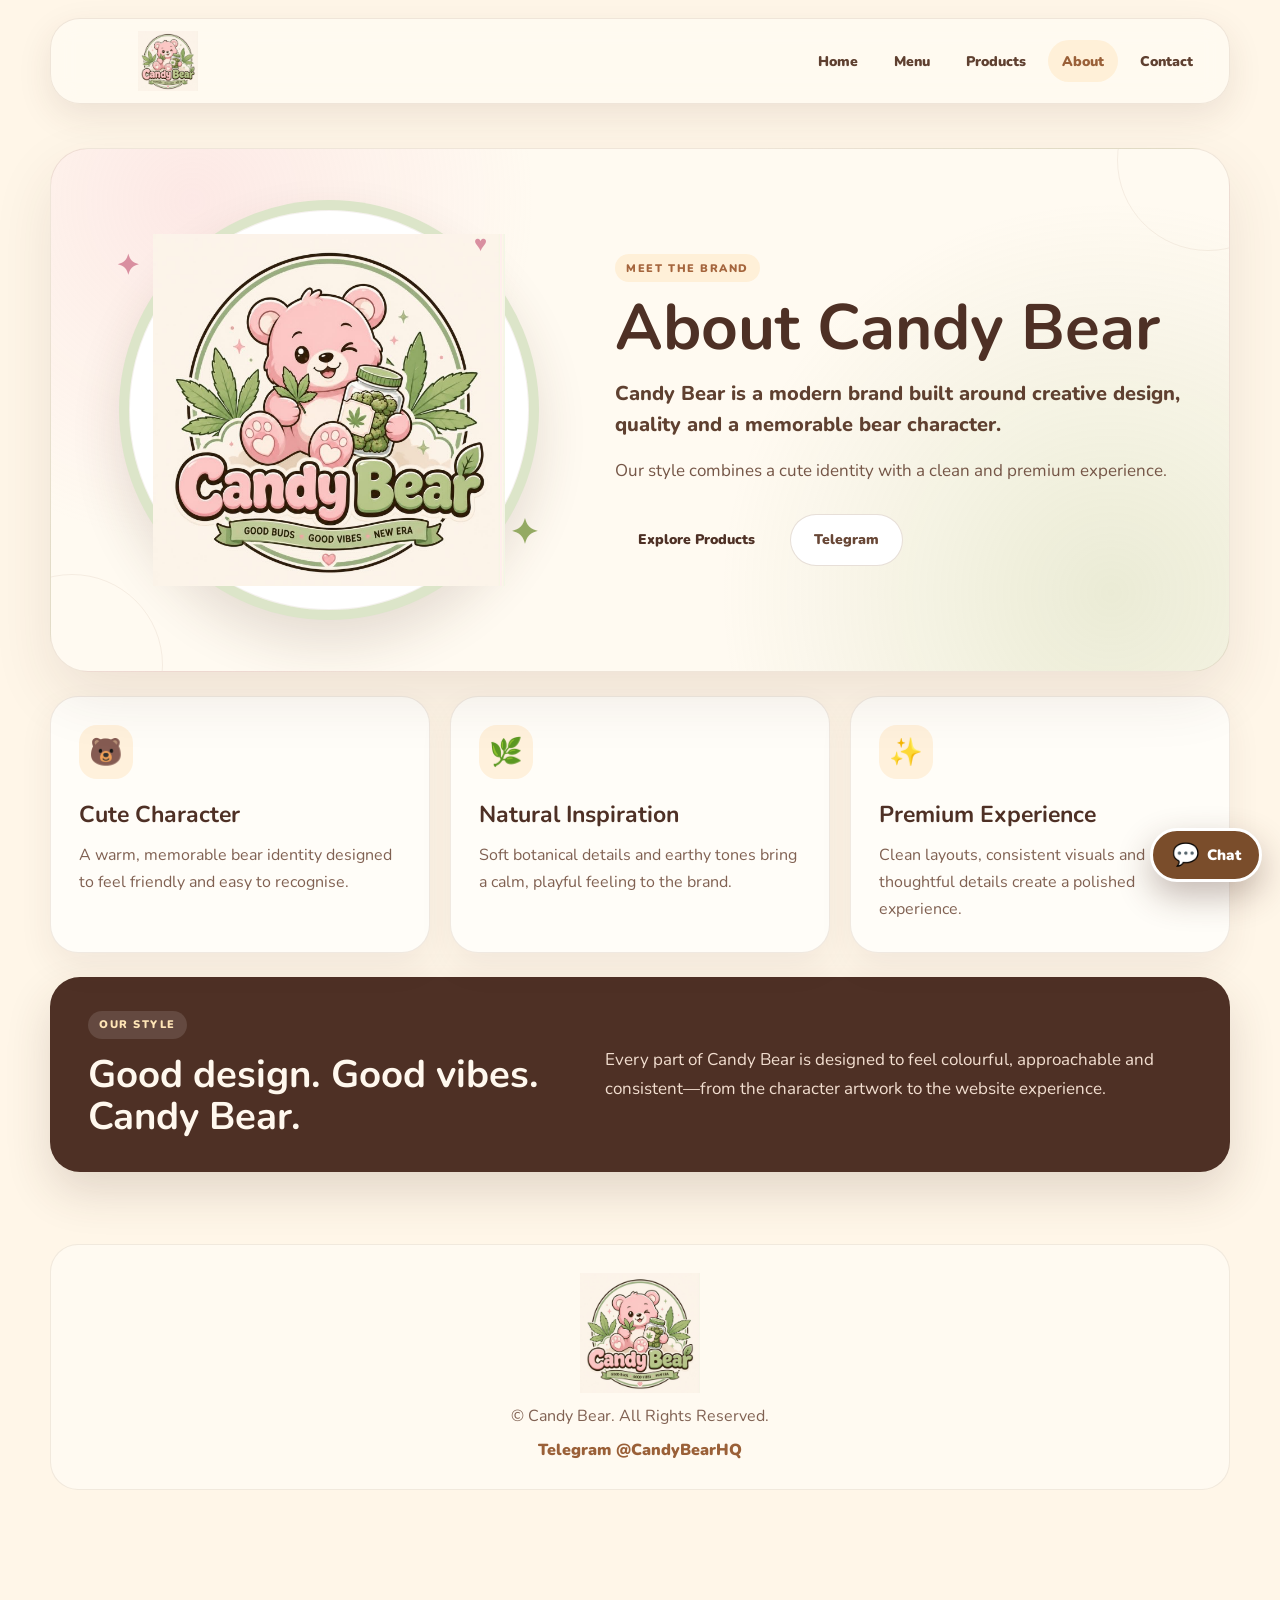
==== commit c21b6005: "Add files via upload" ====
--- a/about.html
+++ b/about.html
@@ -5,9 +5,9 @@
 <meta charset="utf-8"/>
 <meta content="width=device-width, initial-scale=1.0" name="viewport"/>
 <title>Candy Bear | About</title>
-<link href="css/style.css?v=about-upgrade-2" rel="stylesheet"/>
-<link href="css/about-upgrade.css?v=2" rel="stylesheet"/></head>
-<body>
+<link href="css/style.css?v=about-header-fix-3" rel="stylesheet"/>
+<link href="css/about-upgrade.css?v=3" rel="stylesheet"/></head>
+<body class="about-page-body">
 <header class="header">
 <div class="logo">
 <img alt="Candy Bear" src="images/logo.png"/>
--- a/css/about-upgrade.css
+++ b/css/about-upgrade.css
@@ -309,3 +309,232 @@
     border-radius:24px;
   }
 }
+
+
+/* =========================================
+   ABOUT PAGE HEADER / NAV / FOOTER FIX
+   Self-contained so the page stays correct
+   even when the shared stylesheet is cached.
+========================================= */
+
+.about-page-body{
+  margin:0 !important;
+  min-height:100vh;
+  overflow-x:hidden;
+  background:#fff6e8;
+  color:#4e3025;
+  font-family:"Nunito",Arial,sans-serif;
+}
+
+.about-page-body .header{
+  position:sticky;
+  top:0;
+  z-index:5000;
+  width:min(1180px,calc(100% - 32px));
+  min-height:86px;
+  margin:18px auto 0;
+  padding:12px 22px;
+  display:flex;
+  align-items:center;
+  justify-content:space-between;
+  gap:24px;
+  border:1px solid rgba(122,77,43,.12);
+  border-radius:30px;
+  background:rgba(255,250,241,.96);
+  box-shadow:0 12px 34px rgba(75,48,37,.10);
+  box-sizing:border-box;
+  backdrop-filter:blur(12px);
+}
+
+.about-page-body .header .logo{
+  flex:0 0 auto;
+  width:190px;
+  max-width:38vw;
+  height:60px;
+  display:flex;
+  align-items:center;
+}
+
+.about-page-body .header .logo img{
+  display:block !important;
+  width:100% !important;
+  height:100% !important;
+  max-width:190px !important;
+  max-height:60px !important;
+  object-fit:contain !important;
+}
+
+.about-page-body .header nav{
+  display:flex;
+  align-items:center;
+  justify-content:flex-end;
+  gap:8px;
+  margin-left:auto;
+}
+
+.about-page-body .header nav a{
+  display:inline-flex;
+  align-items:center;
+  justify-content:center;
+  min-height:42px;
+  padding:0 14px;
+  border-radius:999px;
+  color:#5f4030;
+  text-decoration:none;
+  font-size:14px;
+  font-weight:900;
+  white-space:nowrap;
+}
+
+.about-page-body .header nav a:hover,
+.about-page-body .header nav a[href="about.html"]{
+  background:#fff0d8;
+  color:#9a6038;
+}
+
+.about-page-body .menu-btn{
+  display:none;
+  width:48px;
+  height:48px;
+  align-items:center;
+  justify-content:center;
+  flex:0 0 48px;
+  border-radius:16px;
+  background:#fff0d8;
+  color:#4e3025;
+  font-size:30px;
+  line-height:1;
+  cursor:pointer;
+}
+
+.about-page-body .mobile-menu{
+  position:fixed;
+  top:0;
+  right:-100%;
+  z-index:6000;
+  width:min(310px,86vw);
+  height:100vh;
+  padding:96px 24px 28px;
+  display:flex;
+  flex-direction:column;
+  gap:10px;
+  background:#fffaf1;
+  box-shadow:-18px 0 50px rgba(75,48,37,.18);
+  transition:right .25s ease;
+  box-sizing:border-box;
+}
+
+.about-page-body .mobile-menu.active{
+  right:0;
+}
+
+.about-page-body .mobile-menu a{
+  display:flex;
+  align-items:center;
+  min-height:48px;
+  padding:0 16px;
+  border-radius:15px;
+  color:#5f4030;
+  text-decoration:none;
+  font-weight:900;
+}
+
+.about-page-body .mobile-menu a:hover{
+  background:#fff0d8;
+}
+
+.about-page-body footer{
+  width:min(1180px,calc(100% - 32px));
+  margin:0 auto 32px;
+  padding:28px;
+  display:grid;
+  justify-items:center;
+  gap:12px;
+  border:1px solid rgba(122,77,43,.10);
+  border-radius:28px;
+  background:#fffaf1;
+  text-align:center;
+  box-sizing:border-box;
+}
+
+.about-page-body footer .footer-logo{
+  width:120px;
+}
+
+.about-page-body footer .footer-logo img{
+  display:block;
+  width:100%;
+  height:auto;
+  object-fit:contain;
+}
+
+.about-page-body footer p{
+  margin:0;
+  color:#806152;
+}
+
+.about-page-body footer a{
+  color:#9a6038;
+  font-weight:900;
+  text-decoration:none;
+}
+
+@media(max-width:900px){
+  .about-page-body .header{
+    min-height:76px;
+    margin-top:10px;
+    padding:10px 14px;
+    border-radius:24px;
+  }
+
+  .about-page-body .header .logo{
+    width:165px;
+    height:54px;
+  }
+
+  .about-page-body .header .logo img{
+    max-width:165px !important;
+    max-height:54px !important;
+  }
+
+  .about-page-body .header nav{
+    display:none !important;
+  }
+
+  .about-page-body .menu-btn{
+    display:flex !important;
+  }
+}
+
+@media(max-width:620px){
+  .about-page-body .header{
+    width:calc(100% - 20px);
+    min-height:70px;
+    padding:8px 12px;
+    border-radius:22px;
+  }
+
+  .about-page-body .header .logo{
+    width:145px;
+    max-width:62vw;
+    height:50px;
+  }
+
+  .about-page-body .header .logo img{
+    max-width:145px !important;
+    max-height:50px !important;
+  }
+
+  .about-page-body .menu-btn{
+    width:44px;
+    height:44px;
+    flex-basis:44px;
+    font-size:27px;
+  }
+
+  .about-page-body footer{
+    width:calc(100% - 20px);
+    padding:24px 18px;
+    border-radius:22px;
+  }
+}
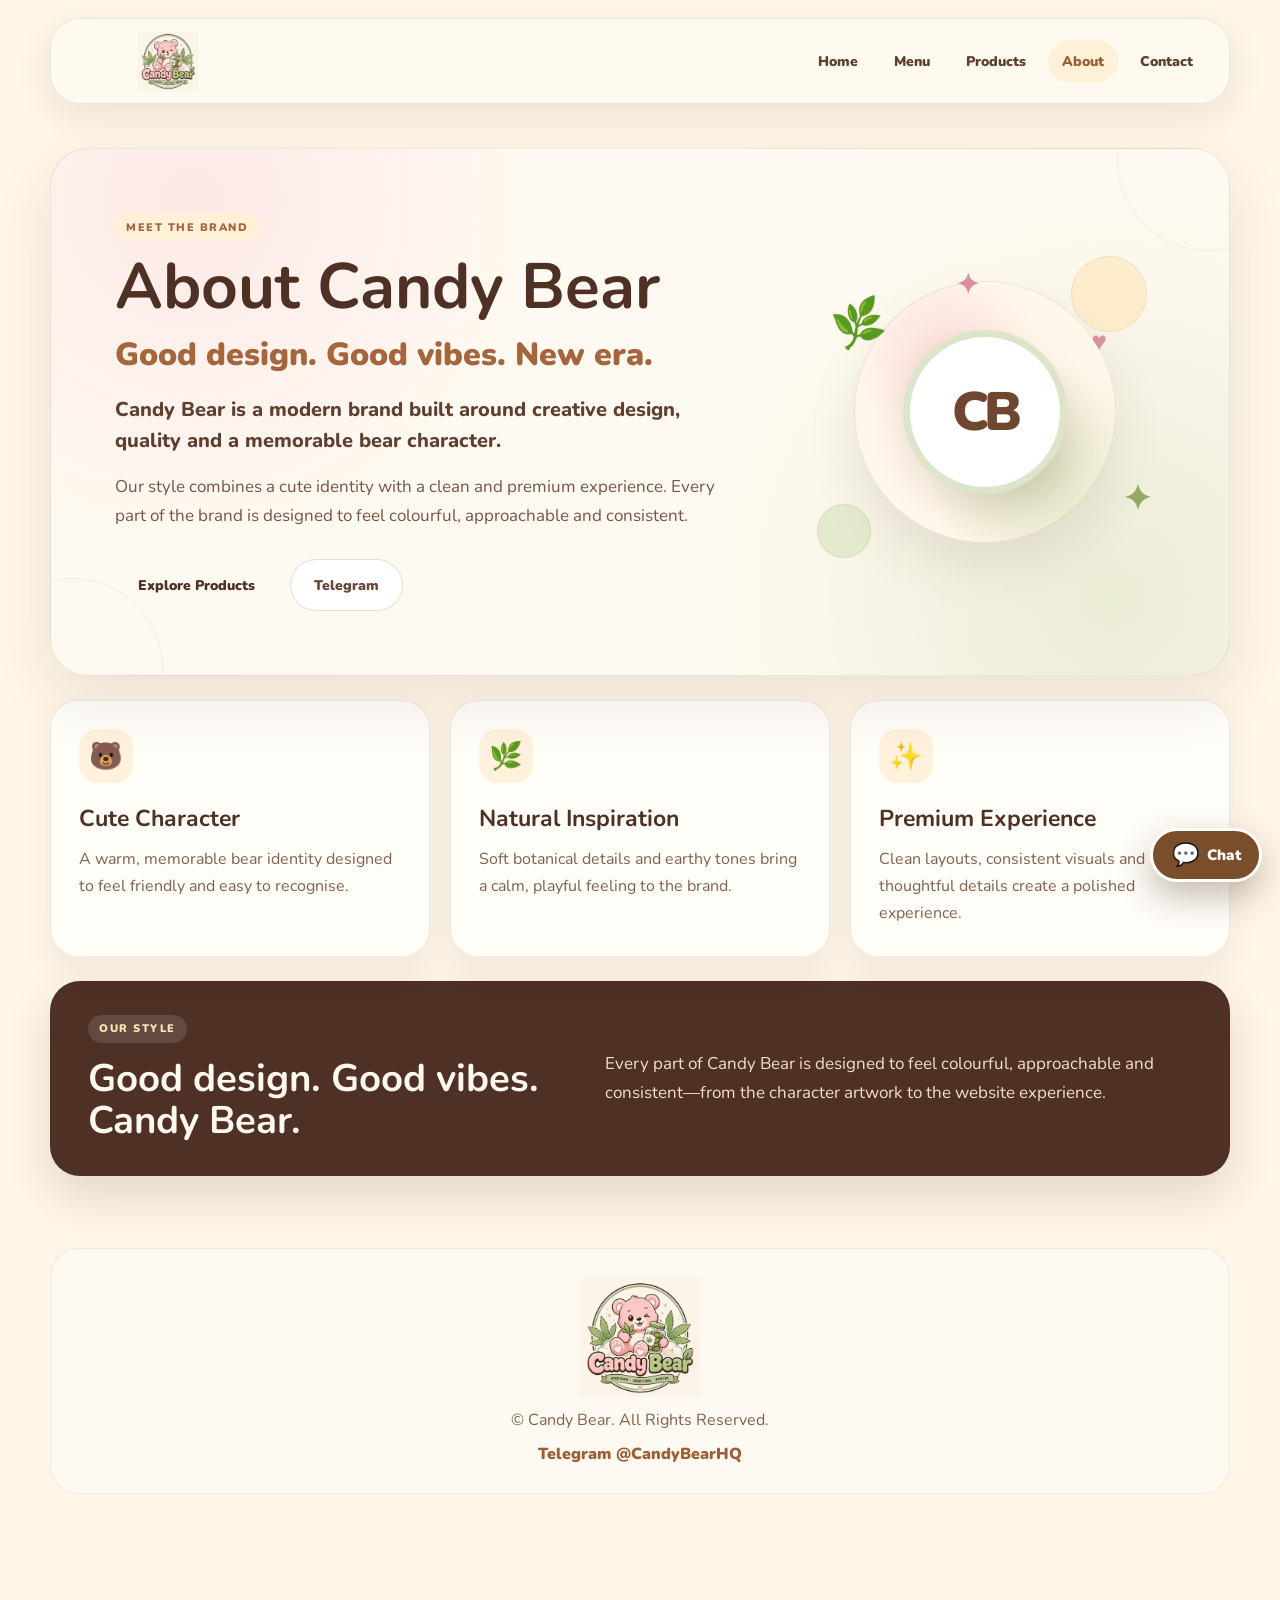
==== commit 1903a03c: "Add files via upload" ====
--- a/about.html
+++ b/about.html
@@ -5,8 +5,8 @@
 <meta charset="utf-8"/>
 <meta content="width=device-width, initial-scale=1.0" name="viewport"/>
 <title>Candy Bear | About</title>
-<link href="css/style.css?v=about-header-fix-3" rel="stylesheet"/>
-<link href="css/about-upgrade.css?v=3" rel="stylesheet"/></head>
+<link href="css/style.css?v=about-clean-final-4" rel="stylesheet"/>
+<link href="css/about-upgrade.css?v=4" rel="stylesheet"/></head>
 <body class="about-page-body">
 <header class="header">
 <div class="logo">
@@ -39,30 +39,32 @@
 </a>
 </div>
 <section class="about-page">
-<div class="about-hero">
-<div class="about-hero-art">
-<div class="about-logo-frame">
-<img alt="Candy Bear" src="images/logo.png"/>
-</div>
-<span class="about-spark spark-one">✦</span>
-<span class="about-spark spark-two">✦</span>
-<span class="about-spark spark-three">♥</span>
-</div>
+<div class="about-hero about-hero-clean">
 <div class="about-hero-copy">
 <span class="about-kicker">MEET THE BRAND</span>
 <h1>About Candy Bear</h1>
+<p class="about-tagline">Good design. Good vibes. New era.</p>
 <p class="about-lead">
-        Candy Bear is a modern brand built around creative design,
-        quality and a memorable bear character.
-      </p>
+      Candy Bear is a modern brand built around creative design,
+      quality and a memorable bear character.
+    </p>
 <p>
-        Our style combines a cute identity with a clean and premium
-        experience.
-      </p>
+      Our style combines a cute identity with a clean and premium experience.
+      Every part of the brand is designed to feel colourful, approachable
+      and consistent.
+    </p>
 <div class="about-actions">
 <a class="button about-primary" href="products.html">Explore Products</a>
 <a class="button about-secondary" href="https://t.me/CandyBearHQ">Telegram</a>
 </div>
+</div>
+<div aria-hidden="true" class="about-decoration">
+<span class="decor-circle decor-one"></span>
+<span class="decor-circle decor-two"></span>
+<span class="decor-leaf">🌿</span>
+<span class="decor-star decor-star-one">✦</span>
+<span class="decor-star decor-star-two">✦</span>
+<span class="decor-heart">♥</span>
 </div>
 </div>
 <div class="about-values">
--- a/css/about-upgrade.css
+++ b/css/about-upgrade.css
@@ -538,3 +538,184 @@
     border-radius:22px;
   }
 }
+
+
+/* =========================================
+   CLEAN ABOUT HERO — remove repeated logos
+========================================= */
+
+.about-hero-clean{
+  min-height:520px;
+  grid-template-columns:minmax(0,1fr) 360px;
+  padding:64px;
+}
+
+.about-hero-clean .about-hero-copy{
+  max-width:700px;
+  position:relative;
+  z-index:2;
+}
+
+.about-tagline{
+  margin:0 0 20px !important;
+  color:#a5653d !important;
+  font-size:clamp(22px,2.5vw,34px) !important;
+  font-weight:900 !important;
+  line-height:1.15 !important;
+}
+
+.about-decoration{
+  position:relative;
+  min-height:360px;
+  display:grid;
+  place-items:center;
+}
+
+.about-decoration::before{
+  content:"";
+  position:absolute;
+  width:260px;
+  height:260px;
+  border-radius:50%;
+  background:
+    radial-gradient(circle at 35% 30%,rgba(246,184,197,.42),transparent 38%),
+    radial-gradient(circle at 70% 72%,rgba(163,184,116,.38),transparent 42%),
+    #fff7ea;
+  border:1px solid rgba(122,77,43,.10);
+  box-shadow:0 24px 50px rgba(75,48,37,.10);
+}
+
+.about-decoration::after{
+  content:"CB";
+  position:relative;
+  z-index:2;
+  display:grid;
+  place-items:center;
+  width:150px;
+  height:150px;
+  border-radius:50%;
+  background:#fff;
+  border:7px solid rgba(163,184,116,.38);
+  color:#6f472f;
+  font-size:54px;
+  font-weight:1000;
+  letter-spacing:-.08em;
+  box-shadow:0 16px 34px rgba(75,48,37,.12);
+}
+
+.decor-circle{
+  position:absolute;
+  border-radius:50%;
+  border:1px solid rgba(122,77,43,.10);
+}
+
+.decor-one{
+  width:76px;
+  height:76px;
+  top:24px;
+  right:18px;
+  background:rgba(255,227,181,.55);
+}
+
+.decor-two{
+  width:54px;
+  height:54px;
+  left:12px;
+  bottom:34px;
+  background:rgba(199,221,169,.45);
+}
+
+.decor-leaf{
+  position:absolute;
+  left:28px;
+  top:64px;
+  font-size:42px;
+  transform:rotate(-15deg);
+}
+
+.decor-star{
+  position:absolute;
+  color:#d98fa0;
+  font-size:28px;
+  font-weight:900;
+}
+
+.decor-star-one{
+  top:34px;
+  left:42%;
+}
+
+.decor-star-two{
+  right:14px;
+  bottom:70px;
+  color:#94aa63;
+  font-size:34px;
+}
+
+.decor-heart{
+  position:absolute;
+  right:58px;
+  top:92px;
+  color:#d98fa0;
+  font-size:26px;
+}
+
+@media(max-width:900px){
+  .about-hero-clean{
+    grid-template-columns:1fr;
+    min-height:auto;
+    padding:40px 30px;
+  }
+
+  .about-decoration{
+    min-height:300px;
+    order:-1;
+  }
+
+  .about-hero-clean .about-hero-copy{
+    text-align:center;
+    margin:0 auto;
+  }
+}
+
+@media(max-width:620px){
+  .about-hero-clean{
+    padding:28px 20px;
+  }
+
+  .about-decoration{
+    min-height:235px;
+  }
+
+  .about-decoration::before{
+    width:205px;
+    height:205px;
+  }
+
+  .about-decoration::after{
+    width:118px;
+    height:118px;
+    font-size:42px;
+    border-width:6px;
+  }
+
+  .decor-one{
+    width:54px;
+    height:54px;
+  }
+
+  .decor-two{
+    width:40px;
+    height:40px;
+  }
+
+  .decor-leaf{
+    left:10px;
+    top:40px;
+    font-size:34px;
+  }
+
+  .about-tagline{
+    font-size:23px !important;
+  }
+}
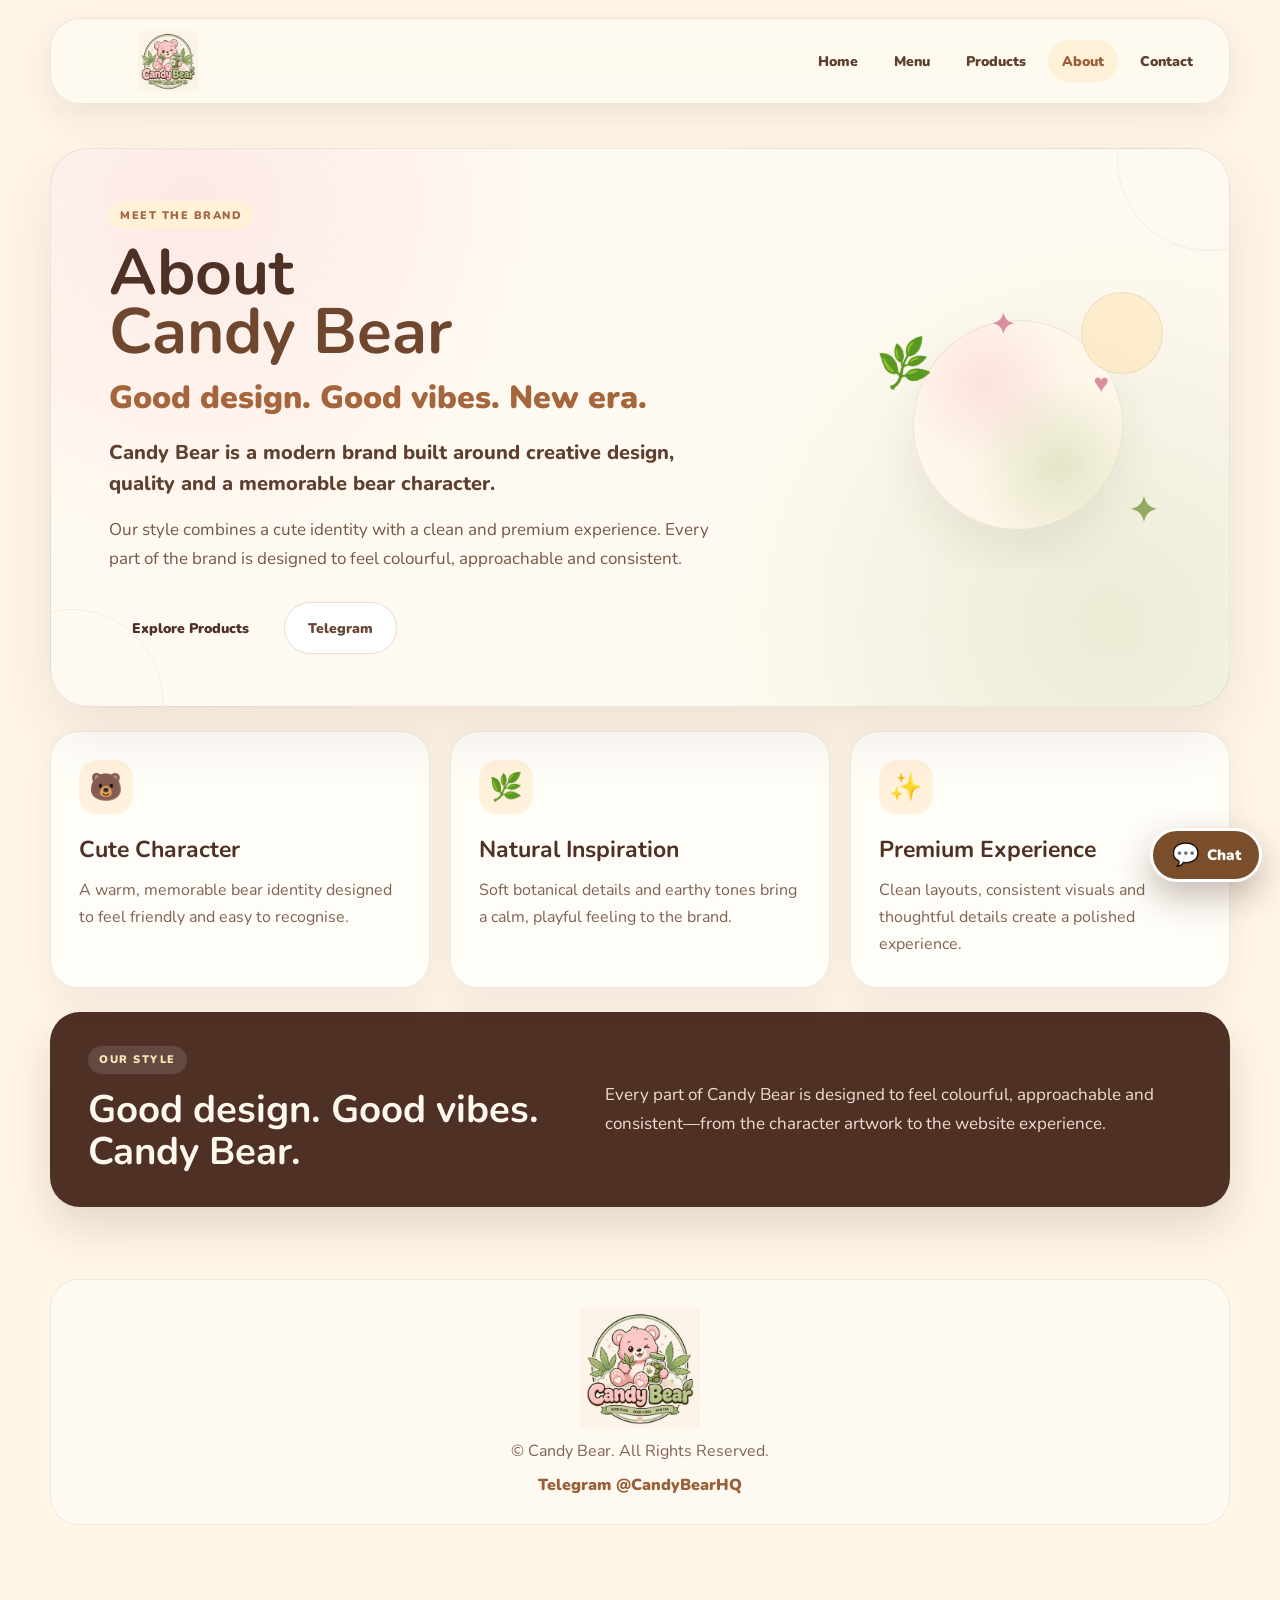
==== commit 4d5f7e6a: "Add files via upload" ====
--- a/about.html
+++ b/about.html
@@ -5,8 +5,8 @@
 <meta charset="utf-8"/>
 <meta content="width=device-width, initial-scale=1.0" name="viewport"/>
 <title>Candy Bear | About</title>
-<link href="css/style.css?v=about-clean-final-4" rel="stylesheet"/>
-<link href="css/about-upgrade.css?v=4" rel="stylesheet"/></head>
+<link href="css/style.css?v=about-no-cb-5" rel="stylesheet"/>
+<link href="css/about-upgrade.css?v=5" rel="stylesheet"/></head>
 <body class="about-page-body">
 <header class="header">
 <div class="logo">
@@ -42,7 +42,7 @@
 <div class="about-hero about-hero-clean">
 <div class="about-hero-copy">
 <span class="about-kicker">MEET THE BRAND</span>
-<h1>About Candy Bear</h1>
+<h1>About <br/><span>Candy Bear</span></h1>
 <p class="about-tagline">Good design. Good vibes. New era.</p>
 <p class="about-lead">
       Candy Bear is a modern brand built around creative design,
@@ -59,8 +59,8 @@
 </div>
 </div>
 <div aria-hidden="true" class="about-decoration">
-<span class="decor-circle decor-one"></span>
-<span class="decor-circle decor-two"></span>
+<span class="decor-soft-circle decor-soft-one"></span>
+<span class="decor-soft-circle decor-soft-two"></span>
 <span class="decor-leaf">🌿</span>
 <span class="decor-star decor-star-one">✦</span>
 <span class="decor-star decor-star-two">✦</span>
--- a/css/about-upgrade.css
+++ b/css/about-upgrade.css
@@ -719,3 +719,157 @@
     font-size:23px !important;
   }
 }
+
+
+/* =========================================
+   FINAL ABOUT HERO — NO CB, LIGHT DECOR ONLY
+========================================= */
+
+.about-hero-clean{
+  min-height:430px !important;
+  grid-template-columns:minmax(0,1fr) 300px !important;
+  padding:52px 58px !important;
+}
+
+.about-hero-clean .about-hero-copy h1{
+  margin-bottom:18px !important;
+  line-height:.92 !important;
+}
+
+.about-hero-clean .about-hero-copy h1 span{
+  display:inline-block;
+  color:#6f472f;
+}
+
+.about-decoration{
+  position:relative;
+  min-height:280px !important;
+  overflow:hidden;
+}
+
+.about-decoration::before,
+.about-decoration::after{
+  content:none !important;
+  display:none !important;
+}
+
+.decor-soft-circle{
+  position:absolute;
+  display:block;
+  border-radius:50%;
+  border:1px solid rgba(122,77,43,.10);
+}
+
+.decor-soft-one{
+  width:210px;
+  height:210px;
+  left:42px;
+  top:32px;
+  background:
+    radial-gradient(circle at 35% 30%,rgba(246,184,197,.34),transparent 42%),
+    radial-gradient(circle at 70% 70%,rgba(163,184,116,.28),transparent 44%),
+    rgba(255,247,234,.85);
+  box-shadow:0 24px 46px rgba(75,48,37,.08);
+}
+
+.decor-soft-two{
+  width:82px;
+  height:82px;
+  right:8px;
+  top:4px;
+  background:rgba(255,227,181,.55);
+}
+
+.decor-leaf{
+  position:absolute;
+  left:8px;
+  top:48px;
+  font-size:42px;
+  transform:rotate(-12deg);
+}
+
+.decor-star-one{
+  top:18px;
+  left:120px;
+}
+
+.decor-star-two{
+  right:14px;
+  bottom:34px;
+}
+
+.decor-heart{
+  right:62px;
+  top:78px;
+}
+
+@media(max-width:900px){
+  .about-hero-clean{
+    grid-template-columns:1fr !important;
+    min-height:auto !important;
+    padding:36px 28px !important;
+  }
+
+  .about-decoration{
+    min-height:210px !important;
+    order:-1;
+  }
+
+  .decor-soft-one{
+    width:170px;
+    height:170px;
+    left:50%;
+    top:18px;
+    transform:translateX(-50%);
+  }
+
+  .decor-soft-two{
+    width:62px;
+    height:62px;
+    right:12%;
+  }
+
+  .decor-leaf{
+    left:18%;
+    top:42px;
+    font-size:34px;
+  }
+
+  .decor-star-one{
+    left:39%;
+    top:8px;
+  }
+
+  .decor-heart{
+    right:24%;
+    top:62px;
+  }
+}
+
+@media(max-width:620px){
+  .about-hero-clean{
+    padding:26px 20px !important;
+  }
+
+  .about-decoration{
+    min-height:180px !important;
+  }
+
+  .decor-soft-one{
+    width:145px;
+    height:145px;
+  }
+
+  .decor-soft-two{
+    width:48px;
+    height:48px;
+  }
+
+  .about-hero-copy h1{
+    font-size:38px !important;
+  }
+
+  .about-tagline{
+    font-size:21px !important;
+  }
+}
